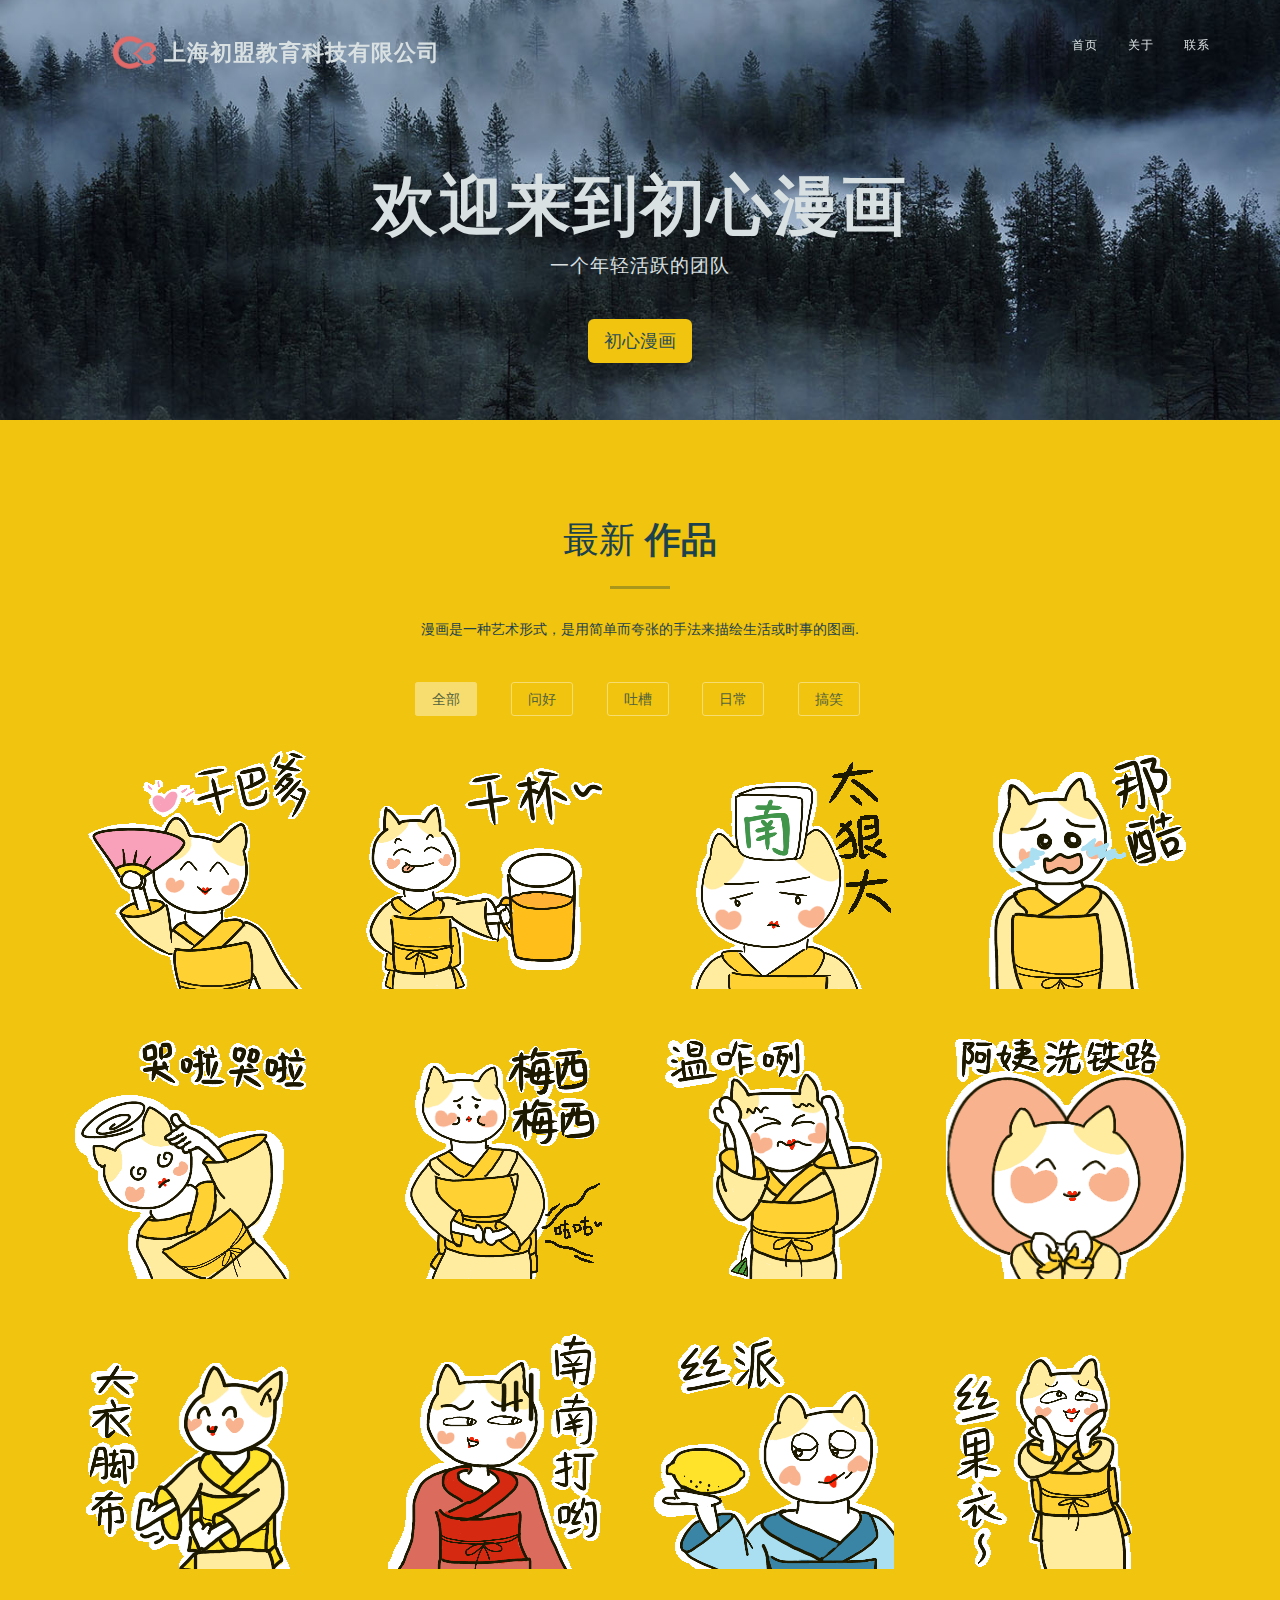
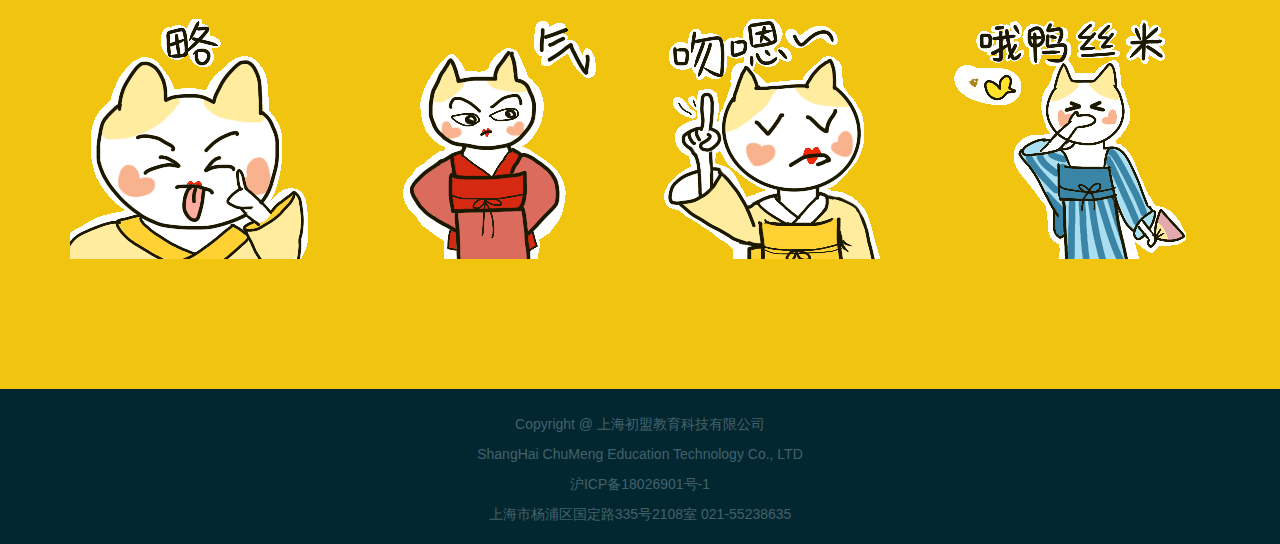
==== src/main/resources/static/index.html @ 5a6631bd "netarticle" ====
<!DOCTYPE html>
<html lang="en">
<head>
    <meta charset="utf-8" />
    <meta http-equiv="X-UA-Compatible" content="IE=edge" />
    <meta name="viewport" content="width=device-width, initial-scale=1" />
    <meta name="description" content="Free Responsive Html5 Templates">
    <meta name="author" content="">

    <title>多语漫画|首页 </title>

    <!-- Bootstrap Core CSS -->
    <link href="css/bootstrap.min.css" rel="stylesheet">

    <!-- Custom CSS -->
    <link rel="stylesheet" href="css/style.css">
	<link rel="stylesheet" type="text/css" href="css/animate.min.css">
	
	<!-- Custom Fonts -->
    <link href="font-awesome/css/font-awesome.min.css" rel="stylesheet" type="text/css">
	
    <!-- HTML5 Shim and Respond.js IE8 support of HTML5 elements and media queries -->
    <!-- WARNING: Respond.js doesn't work if you view the page via file:// -->
    <!--[if lt IE 9]>
        <script src="js/html5shiv.js"></script>
        <script src="js/respond.min.js"></script>
    <![endif]-->
</head>
<body>
	<!-- /////////////////////////////////////////Navigation -->
    <nav id="menu" class="navbar navbar-default navbar-fixed-top">
		<div class="container"> 
			<!-- Brand and toggle get grouped for better mobile display -->
			<div class="navbar-header" style="vertical-align: middle">
			  <button type="button" class="navbar-toggle collapsed" data-toggle="collapse" data-target="#bs-example-navbar-collapse-1"> <span class="sr-only">Toggle navigation</span> <span class="icon-bar"></span> <span class="icon-bar"></span> <span class="icon-bar"></span> </button>
<!--			  <a class="navbar-brand" href="index.html"><i class="fa fa-flag-checkered fa-flip-horizontal"></i> 上海初盟教育科技有限公司<strong></strong></a>-->
			  <img style="margin-right: -30px" width="120px" src="images/logo.png"/> <span style="font-size: 22px;color: #d9e0e2;font-weight: 700;letter-spacing: 1px;text-transform: uppercase">上海初盟教育科技有限公司</span>
			</div>
			<!-- Collect the nav links, forms, and other content for toggling -->
			<div class="collapse navbar-collapse" id="bs-example-navbar-collapse-1">
			  <ul class="nav navbar-nav navbar-right">
				<li><a href="index.html" class="page-scroll">首页</a></li>
				<li><a href="about.html" class="page-scroll">关于</a></li>
				<li><a href="contact.html" class="page-scroll">联系</a></li>
			  </ul>
			</div>
			<!-- /.navbar-collapse --> 
		</div>
		<!-- /.container-fluid --> 
	</nav>
	<!-- Navigation -->

	<!-- /////////////////////////////////////////Header -->
	<header class="text-center" name="home">
		<div class="intro-text">
			<h1 class="wow fadeInDown">欢迎来到<strong><span class="color">初心漫画</span></strong></h1>
			<p class="wow fadeInDown">一个年轻活跃的团队</p>
			<a href="#" class="btn btn-default btn-lg page-scroll wow fadeInUp" data-wow-delay="200ms">初心漫画</a>
		</div>
	</header>
	<!-- Header -->
	
	<!-- /////////////////////////////////////////Content -->
	<div id="page-content" class="index-page">	
		<!-- ////////////Content Box 01 -->
		<section id="" class="box-content box-style text-center">
			<div class="container">
				<div class="row heading wow fadeInDown">
					<div class="col-lg-12">
						<h2>最新 <strong>作品</strong></h2>
					  <hr>
					  <div class="clearfix"></div>
					  <p>漫画是一种艺术形式，是用简单而夸张的手法来描绘生活或时事的图画.</p>
					</div>
				</div>
				<div class="categories">
				  <ul class="cat">
					<li>
						<ol class="type list-inline">
							<li><a href="#" data-filter="*" class="active">全部</a></li>
							<li><a href="#" data-filter=".dubai">问好</a></li>
							<li><a href="#" data-filter=".maldives">吐槽</a></li>
							<li><a href="#" data-filter=".sapa">日常</a></li>
							<li><a href="#" data-filter=".paris">搞笑</a></li>
						</ol>
					</li>
				  </ul>
				  <div class="clearfix"></div>
				</div>
				
				<div class="row">
				  <div class="portfolio-items">
					<div class="col-sm-6 col-md-3 col-lg-3 paris">
					  <div class="portfolio-item wow fadeInUp" data-wow-delay="200ms">
						<div class="hover-bg"> <a href="#portfolioModal1" class="portfolio-link" data-toggle="modal">
						  <div class="hover-text">
							<h4>Project Title</h4>
							Web Design
							<div class="clearfix"></div>
							<i class="fa fa-plus"></i> </div>
						  <img src="images/01.gif.GIF" class="img-responsive" alt="Project Title"> </a>
						</div>
					  </div>
					</div>
					<div class="col-sm-6 col-md-3 col-lg-3 paris">
					  <div class="portfolio-item wow fadeInUp" data-wow-delay="400ms">
						<div class="hover-bg"> <a href="#portfolioModal2" class="portfolio-link" data-toggle="modal">
						  <div class="hover-text">
							<h4>Project Title</h4>
							App Development
							<div class="clearfix"></div>
							<i class="fa fa-plus"></i> </div>
						  <img src="images/02.gif.GIF" class="img-responsive" alt="Project Title"> </a> </div>
					  </div>
					</div>
					<div class="col-sm-6 col-md-3 col-lg-3 paris">
					  <div class="portfolio-item wow fadeInUp" data-wow-delay="600ms">
						<div class="hover-bg"> <a href="#portfolioModal3" class="portfolio-link" data-toggle="modal">
						  <div class="hover-text">
							<h4>Project Title</h4>
						   Web Design
							<div class="clearfix"></div>
							<i class="fa fa-plus"></i> </div>
						  <img src="images/03.gif.GIF" class="img-responsive" alt="Project Title"> </a> </div>
					  </div>
					</div>
					<div class="col-sm-6 col-md-3 col-lg-3 dubai">
					  <div class="portfolio-item wow fadeInUp" data-wow-delay="800ms">
						<div class="hover-bg"> <a href="#portfolioModal4" class="portfolio-link" data-toggle="modal">
						  <div class="hover-text">
							<h4>Project Title</h4>
							Web Design
							<div class="clearfix"></div>
							<i class="fa fa-plus"></i> </div>
						  <img src="images/04.gif.GIF" class="img-responsive" alt="Project Title"> </a> </div>
					  </div>
					</div>
					<div class="col-sm-6 col-md-3 col-lg-3 dubai">
					  <div class="portfolio-item wow fadeInUp" data-wow-delay="1000ms">
						<div class="hover-bg"> <a href="#portfolioModal5" class="portfolio-link" data-toggle="modal">
						  <div class="hover-text">
							<h4>Project Title</h4>
							App Development
							<div class="clearfix"></div>
							<i class="fa fa-plus"></i> </div>
						  <img src="images/05.gif.GIF" class="img-responsive" alt="Project Title"> </a> </div>
					  </div>
					</div>
					<div class="col-sm-6 col-md-3 col-lg-3 dubai">
					  <div class="portfolio-item wow fadeInUp" data-wow-delay="1200ms">
						<div class="hover-bg"> <a href="#portfolioModal6" class="portfolio-link" data-toggle="modal">
						  <div class="hover-text">
							<h4>Project Title</h4>
							Branding
							<div class="clearfix"></div>
							<i class="fa fa-plus"></i> </div>
						  <img src="images/06.gif.GIF" class="img-responsive" alt="Project Title"> </a> </div>
					  </div>
					</div>
					<div class="col-sm-6 col-md-3 col-lg-3 sapa">
					  <div class="portfolio-item wow fadeInUp" data-wow-delay="1400ms">
						<div class="hover-bg"> <a href="#portfolioModal7" class="portfolio-link" data-toggle="modal">
						  <div class="hover-text">
							<h4>Project Title</h4>
							App Development, Branding
							<div class="clearfix"></div>
							<i class="fa fa-plus"></i> </div>
						  <img src="images/07.gif.GIF" class="img-responsive" alt="Project Title"> </a> </div>
					  </div>
					</div>
					<div class="col-sm-6 col-md-3 col-lg-3 sapa">
					  <div class="portfolio-item wow fadeInUp" data-wow-delay="1600ms">
						<div class="hover-bg"> <a href="#portfolioModal8" class="portfolio-link" data-toggle="modal">
						  <div class="hover-text">
							<h4>Project Title</h4>
							Web Design
							<div class="clearfix"></div>
							<i class="fa fa-plus"></i> </div>
						  <img src="images/08.gif.GIF" class="img-responsive" alt="Project Title"> </a> </div>
					  </div>
					</div>
					<div class="col-sm-6 col-md-3 col-lg-3 paris">
					  <div class="portfolio-item wow fadeInUp" data-wow-delay="1800ms">
						<div class="hover-bg"> <a href="#portfolioModal9" class="portfolio-link" data-toggle="modal">
						  <div class="hover-text">
							<h4>Project Title</h4>
							Web Design
							<div class="clearfix"></div>
							<i class="fa fa-plus"></i> </div>
						  <img src="images/09.gif.GIF" class="img-responsive" alt="Project Title"> </a> </div>
					  </div>
					</div>
					<div class="col-sm-6 col-md-3 col-lg-3 maldives">
					  <div class="portfolio-item wow fadeInUp" data-wow-delay="2000ms">
						<div class="hover-bg"> <a href="#portfolioModal10" class="portfolio-link" data-toggle="modal">
						  <div class="hover-text">
							<h4>Project Title</h4>
							Web Design
							<div class="clearfix"></div>
							<i class="fa fa-plus"></i> </div>
						  <img src="images/10.gif.GIF" class="img-responsive" alt="Project Title"> </a> </div>
					  </div>
					</div>
					<div class="col-sm-6 col-md-3 col-lg-3 maldives">
					  <div class="portfolio-item wow fadeInUp" data-wow-delay="2200ms">
						<div class="hover-bg"> <a href="#portfolioModal11" class="portfolio-link" data-toggle="modal">
						  <div class="hover-text">
							<h4>Project Title</h4>
							Web Design
							<div class="clearfix"></div>
							<i class="fa fa-plus"></i> </div>
						  <img src="images/11.gif.GIF" class="img-responsive" alt="Project Title"> </a> </div>
					  </div>
					</div>
					<div class="col-sm-6 col-md-3 col-lg-3 maldives">
					  <div class="portfolio-item wow fadeInUp" data-wow-delay="2400ms">
						<div class="hover-bg"> <a href="#portfolioModal12" class="portfolio-link" data-toggle="modal">
						  <div class="hover-text">
							<h4>Project Title</h4>
							Web Design
							<div class="clearfix"></div>
							<i class="fa fa-plus"></i> </div>
						  <img src="images/12.gif.GIF" class="img-responsive" alt="Project Title"> </a> </div>
					  </div>
					</div>
					<div class="col-sm-6 col-md-3 col-lg-3 dubai">
					  <div class="portfolio-item wow fadeInUp" data-wow-delay="2600ms">
						<div class="hover-bg"> <a href="#portfolioModal13" class="portfolio-link" data-toggle="modal">
						  <div class="hover-text">
							<h4>Project Title</h4>
							Web Design
							<div class="clearfix"></div>
							<i class="fa fa-plus"></i> </div>
						  <img src="images/13.gif.GIF" class="img-responsive" alt="Project Title"> </a> </div>
					  </div>
					</div>
					<div class="col-sm-6 col-md-3 col-lg-3 paris">
					  <div class="portfolio-item wow fadeInUp" data-wow-delay="2800ms">
						<div class="hover-bg"> <a href="#portfolioModal14" class="portfolio-link" data-toggle="modal">
						  <div class="hover-text">
							<h4>Project Title</h4>
							Web Design
							<div class="clearfix"></div>
							<i class="fa fa-plus"></i> </div>
						  <img src="images/14.gif.GIF" class="img-responsive" alt="Project Title"> </a> </div>
					  </div>
					</div>
					<div class="col-sm-6 col-md-3 col-lg-3 maldives">
					  <div class="portfolio-item wow fadeInUp" data-wow-delay="2800ms">
						<div class="hover-bg"> <a href="#portfolioModal15" class="portfolio-link" data-toggle="modal">
						  <div class="hover-text">
							<h4>Project Title</h4>
							Web Design
							<div class="clearfix"></div>
							<i class="fa fa-plus"></i> </div>
						  <img src="images/15.gif.GIF" class="img-responsive" alt="Project Title"> </a> </div>
					  </div>
					</div>
					<div class="col-sm-6 col-md-3 col-lg-3 paris">
					  <div class="portfolio-item wow fadeInUp" data-wow-delay="3000ms">
						<div class="hover-bg"> <a href="#portfolioModal16" class="portfolio-link" data-toggle="modal">
						  <div class="hover-text">
							<h4>Project Title</h4>
							Web Design
							<div class="clearfix"></div>
							<i class="fa fa-plus"></i> </div>
						  <img src="images/16.gif.GIF" class="img-responsive" alt="Project Title"> </a> </div>
					  </div>
					</div>
				  </div>
				</div>
			</div>
		</section>
		
	</div>
	
	<!-- /////////////////////////////////////////Footer -->
	<footer>
		<div id="footer">
			<div class="container">
				<p>Copyright @ 上海初盟教育科技有限公司 </p>
				<p>ShangHai ChuMeng Education Technology Co., LTD </p>
				<p>沪ICP备18026901号-1 </p>
				<p>上海市杨浦区国定路335号2108室 021-55238635</p>
			</div>
		</div>
	</footer>
	<!-- Footer -->
	
	<!-- Portfolio Modals --> 
<!-- Use the modals below to showcase details about your portfolio projects! --> 

<!-- Portfolio Modal 1 -->
<div class="portfolio-modal modal fade" id="portfolioModal1" tabindex="-1" role="dialog" aria-hidden="true">
  <div class="modal-content">
    <div class="close-modal" data-dismiss="modal">
      <div class="lr">
        <div class="rl"> </div>
      </div>
    </div>
    <div class="container">
      <div class="row">
        <div class="col-lg-8 col-lg-offset-2">
          <div class="modal-body"> 
            <!-- Project Details Go Here -->
            <h2>Project Title</h2>
            <p class="item-intro">Lorem ipsum dolor sit amet consectetur.</p>
            <img class="img-responsive img-centered" src="images/01.gif.GIF" alt="">
            <p>Lorem ipsum dolor sit amet, sea essent iisque iudicabit te, pro no justo delicata inimicus, et oblique docendi laboramus eum. Ei minim fabulas pertinacia pro, graeco urbanitas reformidans quo id. Error congue tacimates ei vis, facer facete ius cu, audiam prodesset pri ut. Id semper fuisset vel, has dolorum menandri eu.</p>
            <ul class="list-inline">
              <li><strong>Client</strong>: John Doe</li>
              <li><strong>Category</strong>: Dubai</li>
            </ul>
            <button type="button" class="btn btn-primary" data-dismiss="modal"><i class="fa fa-times"></i> Close Project</button>
          </div>
        </div>
      </div>
    </div>
  </div>
</div>
<!-- Portfolio Modal 2 -->
<div class="portfolio-modal modal fade" id="portfolioModal2" tabindex="-1" role="dialog" aria-hidden="true">
  <div class="modal-content">
    <div class="close-modal" data-dismiss="modal">
      <div class="lr">
        <div class="rl"> </div>
      </div>
    </div>
    <div class="container">
      <div class="row">
        <div class="col-lg-8 col-lg-offset-2">
          <div class="modal-body"> 
            <!-- Project Details Go Here -->
            <h2>Project Title</h2>
            <p class="item-intro">Lorem ipsum dolor sit amet consectetur.</p>
            <img class="img-responsive img-centered" src="images/02-preview.jpg" alt="">
            <p>Lorem ipsum dolor sit amet, sea essent iisque iudicabit te, pro no justo delicata inimicus, et oblique docendi laboramus eum. Ei minim fabulas pertinacia pro, graeco urbanitas reformidans quo id. Error congue tacimates ei vis, facer facete ius cu, audiam prodesset pri ut. Id semper fuisset vel, has dolorum menandri eu.</p>
            <ul class="list-inline">
              <li><strong>Client</strong>: John Doe</li>
              <li><strong>Category</strong>: Web Design</li>
            </ul>
            <button type="button" class="btn btn-primary" data-dismiss="modal"><i class="fa fa-times"></i> Close Project</button>
          </div>
        </div>
      </div>
    </div>
  </div>
</div>
<div class="tlinks">Collect from <a href="http://www.cssmoban.com/"  title="网站模板">网站模板</a></div>
<!-- Portfolio Modal 3 -->
<div class="portfolio-modal modal fade" id="portfolioModal3" tabindex="-1" role="dialog" aria-hidden="true">
  <div class="modal-content">
    <div class="close-modal" data-dismiss="modal">
      <div class="lr">
        <div class="rl"> </div>
      </div>
    </div>
    <div class="container">
      <div class="row">
        <div class="col-lg-8 col-lg-offset-2">
          <div class="modal-body"> 
            <!-- Project Details Go Here -->
            <h2>Project Title</h2>
            <p class="item-intro">Lorem ipsum dolor sit amet consectetur.</p>
            <img class="img-responsive img-centered" src="images/03-preview.jpg" alt="">
            <p>Lorem ipsum dolor sit amet, sea essent iisque iudicabit te, pro no justo delicata inimicus, et oblique docendi laboramus eum. Ei minim fabulas pertinacia pro, graeco urbanitas reformidans quo id. Error congue tacimates ei vis, facer facete ius cu, audiam prodesset pri ut. Id semper fuisset vel, has dolorum menandri eu.</p>
            <ul class="list-inline">
              <li><strong>Client</strong>: John Doe</li>
              <li><strong>Category</strong>: Web Design</li>
            </ul>
            <button type="button" class="btn btn-primary" data-dismiss="modal"><i class="fa fa-times"></i> Close Project</button>
          </div>
        </div>
      </div>
    </div>
  </div>
</div>
<!-- Portfolio Modal 4 -->
<div class="portfolio-modal modal fade" id="portfolioModal4" tabindex="-1" role="dialog" aria-hidden="true">
  <div class="modal-content">
    <div class="close-modal" data-dismiss="modal">
      <div class="lr">
        <div class="rl"> </div>
      </div>
    </div>
    <div class="container">
      <div class="row">
        <div class="col-lg-8 col-lg-offset-2">
          <div class="modal-body"> 
            <!-- Project Details Go Here -->
            <h2>Project Title</h2>
            <p class="item-intro">Lorem ipsum dolor sit amet consectetur.</p>
            <img class="img-responsive img-centered" src="images/04-preview.jpg" alt="">
            <p>Lorem ipsum dolor sit amet, sea essent iisque iudicabit te, pro no justo delicata inimicus, et oblique docendi laboramus eum. Ei minim fabulas pertinacia pro, graeco urbanitas reformidans quo id. Error congue tacimates ei vis, facer facete ius cu, audiam prodesset pri ut. Id semper fuisset vel, has dolorum menandri eu.</p>
            <ul class="list-inline">
              <li><strong>Client</strong>: John Doe</li>
              <li><strong>Category</strong>: Web Design</li>
            </ul>
            <button type="button" class="btn btn-primary" data-dismiss="modal"><i class="fa fa-times"></i> Close Project</button>
          </div>
        </div>
      </div>
    </div>
  </div>
</div>
<!-- Portfolio Modal 5 -->
<div class="portfolio-modal modal fade" id="portfolioModal5" tabindex="-1" role="dialog" aria-hidden="true">
  <div class="modal-content">
    <div class="close-modal" data-dismiss="modal">
      <div class="lr">
        <div class="rl"> </div>
      </div>
    </div>
    <div class="container">
      <div class="row">
        <div class="col-lg-8 col-lg-offset-2">
          <div class="modal-body"> 
            <!-- Project Details Go Here -->
            <h2>Project Title</h2>
            <p class="item-intro">Lorem ipsum dolor sit amet consectetur.</p>
            <img class="img-responsive img-centered" src="images/05-preview.jpg" alt="">
            <p>Lorem ipsum dolor sit amet, sea essent iisque iudicabit te, pro no justo delicata inimicus, et oblique docendi laboramus eum. Ei minim fabulas pertinacia pro, graeco urbanitas reformidans quo id. Error congue tacimates ei vis, facer facete ius cu, audiam prodesset pri ut. Id semper fuisset vel, has dolorum menandri eu.</p>
            <ul class="list-inline">
              <li><strong>Client</strong>: John Doe</li>
              <li><strong>Category</strong>: Web Design</li>
            </ul>
            <button type="button" class="btn btn-primary" data-dismiss="modal"><i class="fa fa-times"></i> Close Project</button>
          </div>
        </div>
      </div>
    </div>
  </div>
</div>
<!-- Portfolio Modal 6 -->
<div class="portfolio-modal modal fade" id="portfolioModal6" tabindex="-1" role="dialog" aria-hidden="true">
  <div class="modal-content">
    <div class="close-modal" data-dismiss="modal">
      <div class="lr">
        <div class="rl"> </div>
      </div>
    </div>
    <div class="container">
      <div class="row">
        <div class="col-lg-8 col-lg-offset-2">
          <div class="modal-body"> 
            <!-- Project Details Go Here -->
            <h2>Project Title</h2>
            <p class="item-intro">Lorem ipsum dolor sit amet consectetur.</p>
            <img class="img-responsive img-centered" src="images/06-preview.jpg" alt="">
            <p>Lorem ipsum dolor sit amet, sea essent iisque iudicabit te, pro no justo delicata inimicus, et oblique docendi laboramus eum. Ei minim fabulas pertinacia pro, graeco urbanitas reformidans quo id. Error congue tacimates ei vis, facer facete ius cu, audiam prodesset pri ut. Id semper fuisset vel, has dolorum menandri eu.</p>
            <ul class="list-inline">
              <li><strong>Client</strong>: John Doe</li>
              <li><strong>Category</strong>: Web Design</li>
            </ul>
            <button type="button" class="btn btn-primary" data-dismiss="modal"><i class="fa fa-times"></i> Close Project</button>
          </div>
        </div>
      </div>
    </div>
  </div>
</div>
<!-- Portfolio Modal 7 -->
<div class="portfolio-modal modal fade" id="portfolioModal7" tabindex="-1" role="dialog" aria-hidden="true">
  <div class="modal-content">
    <div class="close-modal" data-dismiss="modal">
      <div class="lr">
        <div class="rl"> </div>
      </div>
    </div>
    <div class="container">
      <div class="row">
        <div class="col-lg-8 col-lg-offset-2">
          <div class="modal-body"> 
            <!-- Project Details Go Here -->
            <h2>Project Title</h2>
            <p class="item-intro">Lorem ipsum dolor sit amet consectetur.</p>
            <img class="img-responsive img-centered" src="images/07-preview.jpg" alt="">
            <p>Lorem ipsum dolor sit amet, sea essent iisque iudicabit te, pro no justo delicata inimicus, et oblique docendi laboramus eum. Ei minim fabulas pertinacia pro, graeco urbanitas reformidans quo id. Error congue tacimates ei vis, facer facete ius cu, audiam prodesset pri ut. Id semper fuisset vel, has dolorum menandri eu.</p>
            <ul class="list-inline">
              <li><strong>Client</strong>: John Doe</li>
              <li><strong>Category</strong>: Web Design</li>
            </ul>
            <button type="button" class="btn btn-primary" data-dismiss="modal"><i class="fa fa-times"></i> Close Project</button>
          </div>
        </div>
      </div>
    </div>
  </div>
</div>
<!-- Portfolio Modal 8 -->
<div class="portfolio-modal modal fade" id="portfolioModal8" tabindex="-1" role="dialog" aria-hidden="true">
  <div class="modal-content">
    <div class="close-modal" data-dismiss="modal">
      <div class="lr">
        <div class="rl"> </div>
      </div>
    </div>
    <div class="container">
      <div class="row">
        <div class="col-lg-8 col-lg-offset-2">
          <div class="modal-body"> 
            <!-- Project Details Go Here -->
            <h2>Project Title</h2>
            <p class="item-intro">Lorem ipsum dolor sit amet consectetur.</p>
            <img class="img-responsive img-centered" src="images/08-preview.jpg" alt="">
            <p>Lorem ipsum dolor sit amet, sea essent iisque iudicabit te, pro no justo delicata inimicus, et oblique docendi laboramus eum. Ei minim fabulas pertinacia pro, graeco urbanitas reformidans quo id. Error congue tacimates ei vis, facer facete ius cu, audiam prodesset pri ut. Id semper fuisset vel, has dolorum menandri eu.</p>
            <ul class="list-inline">
              <li><strong>Client</strong>: John Doe</li>
              <li><strong>Category</strong>: Web Design</li>
            </ul>
            <button type="button" class="btn btn-primary" data-dismiss="modal"><i class="fa fa-times"></i> Close Project</button>
          </div>
        </div>
      </div>
    </div>
  </div>
</div>
<!-- Portfolio Modal 9 -->
<div class="portfolio-modal modal fade" id="portfolioModal9" tabindex="-1" role="dialog" aria-hidden="true">
  <div class="modal-content">
    <div class="close-modal" data-dismiss="modal">
      <div class="lr">
        <div class="rl"> </div>
      </div>
    </div>
    <div class="container">
      <div class="row">
        <div class="col-lg-8 col-lg-offset-2">
          <div class="modal-body"> 
            <!-- Project Details Go Here -->
            <h2>Project Title</h2>
            <p class="item-intro">Lorem ipsum dolor sit amet consectetur.</p>
            <img class="img-responsive img-centered" src="images/09-preview.jpg" alt="">
            <p>Lorem ipsum dolor sit amet, sea essent iisque iudicabit te, pro no justo delicata inimicus, et oblique docendi laboramus eum. Ei minim fabulas pertinacia pro, graeco urbanitas reformidans quo id. Error congue tacimates ei vis, facer facete ius cu, audiam prodesset pri ut. Id semper fuisset vel, has dolorum menandri eu.</p>
            <ul class="list-inline">
              <li><strong>Client</strong>: John Doe</li>
              <li><strong>Category</strong>: Web Design</li>
            </ul>
            <button type="button" class="btn btn-primary" data-dismiss="modal"><i class="fa fa-times"></i> Close Project</button>
          </div>
        </div>
      </div>
    </div>
  </div>
</div>
<!-- Portfolio Modal 10 -->
<div class="portfolio-modal modal fade" id="portfolioModal10" tabindex="-1" role="dialog" aria-hidden="true">
  <div class="modal-content">
    <div class="close-modal" data-dismiss="modal">
      <div class="lr">
        <div class="rl"> </div>
      </div>
    </div>
    <div class="container">
      <div class="row">
        <div class="col-lg-8 col-lg-offset-2">
          <div class="modal-body"> 
            <!-- Project Details Go Here -->
            <h2>Project Title</h2>
            <p class="item-intro">Lorem ipsum dolor sit amet consectetur.</p>
            <img class="img-responsive img-centered" src="images/10-preview.jpg" alt="">
            <p>Lorem ipsum dolor sit amet, sea essent iisque iudicabit te, pro no justo delicata inimicus, et oblique docendi laboramus eum. Ei minim fabulas pertinacia pro, graeco urbanitas reformidans quo id. Error congue tacimates ei vis, facer facete ius cu, audiam prodesset pri ut. Id semper fuisset vel, has dolorum menandri eu.</p>
            <ul class="list-inline">
              <li><strong>Client</strong>: John Doe</li>
              <li><strong>Category</strong>: Web Design</li>
            </ul>
            <button type="button" class="btn btn-primary" data-dismiss="modal"><i class="fa fa-times"></i> Close Project</button>
          </div>
        </div>
      </div>
    </div>
  </div>
</div>
<!-- Portfolio Modal 11 -->
<div class="portfolio-modal modal fade" id="portfolioModal11" tabindex="-1" role="dialog" aria-hidden="true">
  <div class="modal-content">
    <div class="close-modal" data-dismiss="modal">
      <div class="lr">
        <div class="rl"> </div>
      </div>
    </div>
    <div class="container">
      <div class="row">
        <div class="col-lg-8 col-lg-offset-2">
          <div class="modal-body"> 
            <!-- Project Details Go Here -->
            <h2>Project Title</h2>
            <p class="item-intro">Lorem ipsum dolor sit amet consectetur.</p>
            <img class="img-responsive img-centered" src="images/11-preview.jpg" alt="">
            <p>Lorem ipsum dolor sit amet, sea essent iisque iudicabit te, pro no justo delicata inimicus, et oblique docendi laboramus eum. Ei minim fabulas pertinacia pro, graeco urbanitas reformidans quo id. Error congue tacimates ei vis, facer facete ius cu, audiam prodesset pri ut. Id semper fuisset vel, has dolorum menandri eu.</p>
            <ul class="list-inline">
              <li><strong>Client</strong>: John Doe</li>
              <li><strong>Category</strong>: Web Design</li>
            </ul>
            <button type="button" class="btn btn-primary" data-dismiss="modal"><i class="fa fa-times"></i> Close Project</button>
          </div>
        </div>
      </div>
    </div>
  </div>
</div>
<!-- Portfolio Modal 12 -->
<div class="portfolio-modal modal fade" id="portfolioModal12" tabindex="-1" role="dialog" aria-hidden="true">
  <div class="modal-content">
    <div class="close-modal" data-dismiss="modal">
      <div class="lr">
        <div class="rl"> </div>
      </div>
    </div>
    <div class="container">
      <div class="row">
        <div class="col-lg-8 col-lg-offset-2">
          <div class="modal-body"> 
            <!-- Project Details Go Here -->
            <h2>Project Title</h2>
            <p class="item-intro">Lorem ipsum dolor sit amet consectetur.</p>
            <img class="img-responsive img-centered" src="images/12-preview.jpg" alt="">
            <p>Lorem ipsum dolor sit amet, sea essent iisque iudicabit te, pro no justo delicata inimicus, et oblique docendi laboramus eum. Ei minim fabulas pertinacia pro, graeco urbanitas reformidans quo id. Error congue tacimates ei vis, facer facete ius cu, audiam prodesset pri ut. Id semper fuisset vel, has dolorum menandri eu.</p>
            <ul class="list-inline">
              <li><strong>Client</strong>: John Doe</li>
              <li><strong>Category</strong>: Web Design</li>
            </ul>
            <button type="button" class="btn btn-primary" data-dismiss="modal"><i class="fa fa-times"></i> Close Project</button>
          </div>
        </div>
      </div>
    </div>
  </div>
</div>
<!-- Portfolio Modal 13 -->
<div class="portfolio-modal modal fade" id="portfolioModal13" tabindex="-1" role="dialog" aria-hidden="true">
  <div class="modal-content">
    <div class="close-modal" data-dismiss="modal">
      <div class="lr">
        <div class="rl"> </div>
      </div>
    </div>
    <div class="container">
      <div class="row">
        <div class="col-lg-8 col-lg-offset-2">
          <div class="modal-body"> 
            <!-- Project Details Go Here -->
            <h2>Project Title</h2>
            <p class="item-intro">Lorem ipsum dolor sit amet consectetur.</p>
            <img class="img-responsive img-centered" src="images/13-preview.jpg" alt="">
            <p>Lorem ipsum dolor sit amet, sea essent iisque iudicabit te, pro no justo delicata inimicus, et oblique docendi laboramus eum. Ei minim fabulas pertinacia pro, graeco urbanitas reformidans quo id. Error congue tacimates ei vis, facer facete ius cu, audiam prodesset pri ut. Id semper fuisset vel, has dolorum menandri eu.</p>
            <ul class="list-inline">
              <li><strong>Client</strong>: John Doe</li>
              <li><strong>Category</strong>: Web Design</li>
            </ul>
            <button type="button" class="btn btn-primary" data-dismiss="modal"><i class="fa fa-times"></i> Close Project</button>
          </div>
        </div>
      </div>
    </div>
  </div>
</div>
<!-- Portfolio Modal 14 -->
<div class="portfolio-modal modal fade" id="portfolioModal14" tabindex="-1" role="dialog" aria-hidden="true">
  <div class="modal-content">
    <div class="close-modal" data-dismiss="modal">
      <div class="lr">
        <div class="rl"> </div>
      </div>
    </div>
    <div class="container">
      <div class="row">
        <div class="col-lg-8 col-lg-offset-2">
          <div class="modal-body"> 
            <!-- Project Details Go Here -->
            <h2>Project Title</h2>
            <p class="item-intro">Lorem ipsum dolor sit amet consectetur.</p>
            <img class="img-responsive img-centered" src="images/14-preview.jpg" alt="">
            <p>Lorem ipsum dolor sit amet, sea essent iisque iudicabit te, pro no justo delicata inimicus, et oblique docendi laboramus eum. Ei minim fabulas pertinacia pro, graeco urbanitas reformidans quo id. Error congue tacimates ei vis, facer facete ius cu, audiam prodesset pri ut. Id semper fuisset vel, has dolorum menandri eu.</p>
            <ul class="list-inline">
              <li><strong>Client</strong>: John Doe</li>
              <li><strong>Category</strong>: Web Design</li>
            </ul>
            <button type="button" class="btn btn-primary" data-dismiss="modal"><i class="fa fa-times"></i> Close Project</button>
          </div>
        </div>
      </div>
    </div>
  </div>
</div>
<!-- Portfolio Modal 15 -->
<div class="portfolio-modal modal fade" id="portfolioModal15" tabindex="-1" role="dialog" aria-hidden="true">
  <div class="modal-content">
    <div class="close-modal" data-dismiss="modal">
      <div class="lr">
        <div class="rl"> </div>
      </div>
    </div>
    <div class="container">
      <div class="row">
        <div class="col-lg-8 col-lg-offset-2">
          <div class="modal-body"> 
            <!-- Project Details Go Here -->
            <h2>Project Title</h2>
            <p class="item-intro">Lorem ipsum dolor sit amet consectetur.</p>
            <img class="img-responsive img-centered" src="images/15-preview.jpg" alt="">
            <p>Lorem ipsum dolor sit amet, sea essent iisque iudicabit te, pro no justo delicata inimicus, et oblique docendi laboramus eum. Ei minim fabulas pertinacia pro, graeco urbanitas reformidans quo id. Error congue tacimates ei vis, facer facete ius cu, audiam prodesset pri ut. Id semper fuisset vel, has dolorum menandri eu.</p>
            <ul class="list-inline">
              <li><strong>Client</strong>: John Doe</li>
              <li><strong>Category</strong>: Web Design</li>
            </ul>
            <button type="button" class="btn btn-primary" data-dismiss="modal"><i class="fa fa-times"></i> Close Project</button>
          </div>
        </div>
      </div>
    </div>
  </div>
</div>
<!-- Portfolio Modal 16 -->
<div class="portfolio-modal modal fade" id="portfolioModal16" tabindex="-1" role="dialog" aria-hidden="true">
  <div class="modal-content">
    <div class="close-modal" data-dismiss="modal">
      <div class="lr">
        <div class="rl"> </div>
      </div>
    </div>
    <div class="container">
      <div class="row">
        <div class="col-lg-8 col-lg-offset-2">
          <div class="modal-body"> 
            <!-- Project Details Go Here -->
            <h2>Project Title</h2>
            <p class="item-intro">Lorem ipsum dolor sit amet consectetur.</p>
            <img class="img-responsive img-centered" src="images/16-preview.jpg" alt="">
            <p>Lorem ipsum dolor sit amet, sea essent iisque iudicabit te, pro no justo delicata inimicus, et oblique docendi laboramus eum. Ei minim fabulas pertinacia pro, graeco urbanitas reformidans quo id. Error congue tacimates ei vis, facer facete ius cu, audiam prodesset pri ut. Id semper fuisset vel, has dolorum menandri eu.</p>
            <ul class="list-inline">
              <li><strong>Client</strong>: John Doe</li>
              <li><strong>Category</strong>: Web Design</li>
            </ul>
            <button type="button" class="btn btn-primary" data-dismiss="modal"><i class="fa fa-times"></i> Close Project</button>
          </div>
        </div>
      </div>
    </div>
  </div>
</div>
	
<!-- jQuery (necessary for Bootstrap's JavaScript plugins) --> 
<script type="text/javascript" src="js/jquery-2.1.1.js"></script> 
<!-- Include all compiled plugins (below), or include individual files as needed --> 
<script type="text/javascript" src="js/bootstrap.min.js"></script> 
<script type="text/javascript" src="js/SmoothScroll.js"></script> 
<script type="text/javascript" src="js/wow.min.js"></script> 
<script type="text/javascript" src="js/jquery.isotope.js"></script> 
<script type="text/javascript" src="js/main.js"></script>

</body>
</html>
---- src/main/resources/static/css/style.css ----
@import url(http://fonts.googleapis.com/css?family=Rock+Salt);
 @import url(http://fonts.googleapis.com/css?family=Dancing+Script);
 /* ---------------------------------------------------------------------------- */
/* ------------------------------------Html-Body------------------------------- */
/* ---------------------------------------------------------------------------- */
html, body {width:100%; padding:0; margin:0;}
body {color: #1c424d;font-family: "Roboto Slab","Helvetica Neue",Helvetica,Arial,sans-serif;}

/* ---------------------------------------------------------------------------- */
/* ---------------------------------------------------------------------------- */
/* ---------------------------------------------------------------------------- */
html { -webkit-text-size-adjust: none;}
.video embed,.video object,.video iframe { width: 100%;  height: auto;}
img{max-width:100%;	height: auto;width: auto\9; /* ie8 */}

a {color: #79b6e4;-webkit-transition: all .2s ease-in-out;-moz-transition: all .2s ease-in-out;transition: all .2s ease-in-out;}
a:hover, a:focus {
	text-decoration: none;
	color: #f1c40f;
}

h1 {font-weight: 700;}
h1 strong {font-weight: 900;}
h2 {font-size: 36px;margin: 0;}
h3 {font-size: 16px;font-weight: 700;}
h5 {text-transform: uppercase;font-weight: 700;line-height: 20px;}

h1,
h2,
h3,
h4,
h5,
h6 {text-transform: uppercase;font-family: Montserrat,"Helvetica Neue",Helvetica,Arial,sans-serif;font-weight: 700;}

ul, ol {list-style: none;}

input:not([type]), input[type="color"], input[type="email"], input[type="number"], input[type="password"], input[type="tel"], input[type="url"], input[type="text"], input[type="search"], textarea, .form-control, select {
    border-radius: 0 0 0 0;
    box-shadow: none;
    color: #333;
    display: block;
    font-size: 15px;
    font-weight: normal;
    height: 40px;
    line-height: 1.2;
    margin: 10px 0;
    outline: medium none;
    padding: 7px 10px 4px;
    transition: border-color 0.2s ease-in-out 0s, color 0.2s ease-in-out 0s;
    width: 100%;
	background-color: transparent;
    border: 2px solid #444444;
}

.img-centered {margin: 0 auto;}
.tlinks{text-indent:-9999px;height:0;line-height:0;font-size:0;overflow:hidden;}
.clear{content: "\0020"; display: block; height: 0; clear: both; visibility: hidden; }
.clearfix:after, .clearfix:before{clear: both; content: '\0020'; display: block; visibility: hidden; width: 0; height: 0;}

/* --Line-- */
hr {height: 3px;width: 60px;position: relative;background: #626a29;border: 0;margin-bottom: 30px;}


/* ---------------------------------------------------------------------------- */
/* ---------------------------------Header+Nav--------------------------------- */
/* ---------------------------------------------------------------------------- */
#menu {padding: 20px;transition: all 0.8s;}
#menu.navbar-default {background-color: rgba(248, 248, 248, 0);border: none;}
#menu a.navbar-brand {text-transform: uppercase;font-size: 22px;color: #d9e0e2;font-weight: 700;letter-spacing: 1px;}
#menu a.navbar-brand i.fa {color: #f3ca27;}
#menu.navbar-default .navbar-nav > li > a {text-transform: uppercase;color: #d9e0e2;font-size: 12px;letter-spacing: 1px;}
#menu.navbar-default .navbar-nav > li > a:hover {color: #f3ca27;}
.on {background-color: #032731 !important;padding: 0 !important;}

.navbar-default .navbar-nav > .active > a, 
.navbar-default .navbar-nav > .active > a:hover, 
.navbar-default .navbar-nav > .active > a:focus {color: #f3ca27 !important;background-color: transparent;}
.navbar-toggle {border-radius: 0;}

.navbar-default .navbar-toggle:hover, 
.navbar-default .navbar-toggle:focus {background-color: #f3ca27;border: none;}
.navbar-default .navbar-toggle:hover>.icon-bar {background-color: #FFF;}

/* Home Style */
header {background: url(../images/header-bg.jpg) no-repeat center center;background-size: cover;color: #d9e0e2;position: relative;height: 420px;}
header p {color: #d9e0e2;font-size: 19px;margin-bottom: 40px;text-transform: uppercase;letter-spacing: 1px;}
.intro-text {position: relative;padding-top: 150px;padding-right: 0;padding-left: 0;padding-bottom: 50px;}
.intro-text h1 {font-size: 65px;text-transform: uppercase;color: #d9e0e2;letter-spacing: 2px;}	

/* ---------------------------------------------------------------------------- */
/* -------------------------------------Content-------------------------------- */
/* ---------------------------------------------------------------------------- */
#page-content{}
#page-content.index-page {}

/* ---HomePage--- */
.box-content,
article {padding: 100px 0;}
.heading{padding: 20px 0 30px;}
.heading h2{font-weight: 400;margin-bottom: 26px;}

.box-content.box-style {}
.box-content.box-style{padding: 80px 0;background: #F1C40F;}
.box-content.box-style i.fa {font-size: 30px;padding: 5px;color: #f1c40f;}
.box-content.box-style hr {background: #a9971c;}

/* ---------------------------------------------------------------------------- */
/* ------------------------------Welcome(box-1)------------------------------- */
/* ---------------------------------------------------------------------------- */

.categories {padding-bottom: 30px;text-align: center;}

ul.cat{margin: 0;padding: 0;}
ul.cat li {display: inline-block;}
ol.type li {margin: 10px 0 10px 20px;}
ol.type li:first-child {margin-left: 0;}
ol.type li a {color: #51633d;border: 1px solid #f7dc6f;padding: 8px 16px;border-radius: 3px;}
ol.type li a.active {background: #f7dc6f;}
ol.type li a:hover {background: #f7dc6f;}

.isotope-item {z-index: 2}
.isotope-hidden.isotope-item {z-index: 1}
.isotope, .isotope .isotope-item {-webkit-transition-duration: 0.8s;-moz-transition-duration: 0.8s;transition-duration: 0.8s;}
.isotope-item {margin-right: -1px;-webkit-backface-visibility: hidden;backface-visibility: hidden;}
.isotope {-webkit-backface-visibility: hidden;backface-visibility: hidden;-webkit-transition-property: height, width;-moz-transition-property: height, width;transition-property: height, width;}
.isotope .isotope-item {-webkit-backface-visibility: hidden;backface-visibility: hidden;-webkit-transition-property: -webkit-transform, opacity;-moz-transition-property: -moz-transform, opacity;transition-property: transform, opacity;}


.hover-bg .hover-text {position: absolute;text-align: center;margin: 0 auto;color: #c0cbce;background: rgba(3, 46, 58, 0.8);padding: 25% 0;height: 100%;width: 100%;opacity: 0;transition: all 0.5s;}
.hover-bg .hover-text>h4 {opacity: 0;-webkit-transform: translateY(100%);transform: translateY(100%);transition: all 0.3s;font-size: 20px;}
.hover-bg:hover .hover-text>h4 {opacity: 1;-webkit-backface-visibility: hidden;-webkit-transform: translateY(0);transform: translateY(0);}
.hover-bg .hover-text>i {opacity: 0;-webkit-transform: translateY(0);transform: translateY(0);transition: all 0.3s;}
.hover-bg:hover .hover-text>i {opacity: 1;-webkit-backface-visibility: hidden;-webkit-transform: translateY(100%);transform: translateY(100%);}
.hover-bg:hover .hover-text {opacity: 1;}
.portfolio-modal .modal-content {padding: 100px 0;min-height: 100%;border: 0;border-radius: 0;text-align: center;background-clip: border-box;-webkit-box-shadow: none;box-shadow: none;background: #f1c40f;}
.portfolio-item {margin-bottom: 30px;}
.portfolio-item .hover-bg {height: 260px;overflow: hidden;position: relative;}
.portfolio-modal .modal-content h2 {margin-bottom: 15px;font-size: 2.5em;}
.portfolio-modal .modal-content p {margin-bottom: 30px;}
.portfolio-modal .modal-content p.item-intro {margin: 10px 0 30px;font-size: 14px;font-style: italic;}
.portfolio-modal .modal-content ul.list-inline {margin-top: 0;margin-bottom: 30px;}
.portfolio-modal .modal-content img {margin-bottom: 30px;}
.portfolio-modal .close-modal {position: absolute;top: 25px;right: 25px;width: 75px;height: 75px;background-color: transparent;cursor: pointer;}
.portfolio-modal .close-modal:hover {opacity: .3;}
.portfolio-modal .close-modal .lr {z-index: 1051;width: 1px;height: 75px;margin-left: 35px;background-color: #222;-webkit-transform: rotate(45deg);-ms-transform: rotate(45deg);transform: rotate(45deg);}
.portfolio-modal .close-modal .lr .rl {z-index: 1052;width: 1px;height: 75px;background-color: #222;-webkit-transform: rotate(90deg);-ms-transform: rotate(90deg);transform: rotate(90deg);}
.portfolio-modal .btn-primary {color: #a7b6ba;background-color: #1d434e;border-color: #1d434e;}
.portfolio-modal .btn-primary:hover, 
.portfolio-modal .btn-primary:focus, 
.portfolio-modal .btn-primary.focus, 
.portfolio-modal .btn-primary:active, 
.portfolio-modal .btn-primary.active {color: #a7b6ba;background-color: #032e3a;border-color: #032e3a;}

/* ----------------- */
/* ---MainContent--- */
#main-content {background: #fff;}

article{padding: 70px 0 70px;}
article:after, article:before{clear: both; content: '\0020'; display: block; visibility: hidden; width: 0; height: 0;}
article img{max-height: 400px;width: 100%; border: none;}
article .art-header{}
article .art-content{padding: 40px ;}
article .art-content blockquote {border-left: 3px solid #1c7791;font-size: 18px;margin: 0 50px;font-style: italic;color: #666;padding-left: 20px;}
article .art-content ol {float: left;text-align: justify;margin: 10px 50px;font-size: 16px;list-style-type: circle;}

article .entry-title {margin: 0 0 20px;text-align: center;}
article  h1.entry-title{line-height: 1.2;font-size: 38px;}
article h2{line-height: 1.1;font-size: 20px;margin: 0;}
article .info a{ color: #BE0A0A;}
article .info a:hover{ text-decoration: underline;}
/* ---------------------------------------------------------------------------- */
/* -------------------------------------Footer--------------------------------- */
/* ---------------------------------------------------------------------------- */
#footer {background: #032731;padding: 15px 0 10px 0;color: #42626b;text-align: center;}
#footer p {margin-top: 10px;}

/* ---------------------------------------------------------------------------- */
/* ------------------------------------Button---------------------------------- */
/* ---------------------------------------------------------------------------- */
.btn:active,
.btn.active {background-image: none;outline: 0;-webkit-box-shadow: none;box-shadow: none;}

a:focus, 
.btn:focus, 
.btn:active:focus, 
.btn.active:focus, 
.btn.focus, 
.btn:active.focus, 
.btn.active.focus {outline: none;outline-offset: none;}

.btn-default {color: #294d57;font-family: 'Open Sans', sans-serif;background-color: #f1c40f;border: 0;margin: 0 8px;font-size: 18px;transition: all 0.5s;}
.btn-default:hover, 
.btn-default:focus, 
.btn-default.focus, 
.btn-default:active, 
.btn-default.active {background-color: #c1a618;}

/* ---------------------------------------------------------------------------- */
/* -------------------------------------Contact-------------------------------- */
/* ---------------------------------------------------------------------------- */
#contact_form {padding:25px;}

#ff label {cursor:pointer;margin:px 0;display:block;font-weight:bold;}
#ff input {display:block;width:100%;color:#000;padding:10px;margin: 5px 0 25px 0;}
#ff textarea {display:block;width:100%;height:180px;background-color:#fff; color:#000;padding:10px;margin: 5px 0 25px 0;}

#ff .sendButton {border: none;cursor:pointer;background-color: #000;-webkit-border-radius:3px;-moz-border-radius:3px;border-radius:3px;;width:100px;color:#ffffff;}
#ff .sendButton:hover {background-color: #333;}

/* ---------------------------------------------------------------------------- */
/* --------------------------------Google-Map---------------------------------- */
/* ---------------------------------------------------------------------------- */
.maps iframe{
    pointer-events: none;
}

/* ---------------------------------------------------------------------------- */
/* --------------------------------Responsive---------------------------------- */
/* ---------------------------------------------------------------------------- */
@media (max-width: 768px) {
	.content {
		padding: 40% 0 0;
	}
	header p {font-size: 15px;margin-bottom: 30px;}
.intro-text {position: relative;padding-top: 120px;padding-bottom: 40px;}
.intro-text h1 {font-size: 45px;}	
}

@media (max-width: 603px) {
	#menu.navbar-default {
		background-color: rgba(0, 0, 0, 0.7);
	}
	.hover-bg .hover-text {
		padding: 12% 10%;
	}
}

@media (max-width: 360px) {
	.hover-bg .hover-text {
		padding: 22% 10%;
	}
}
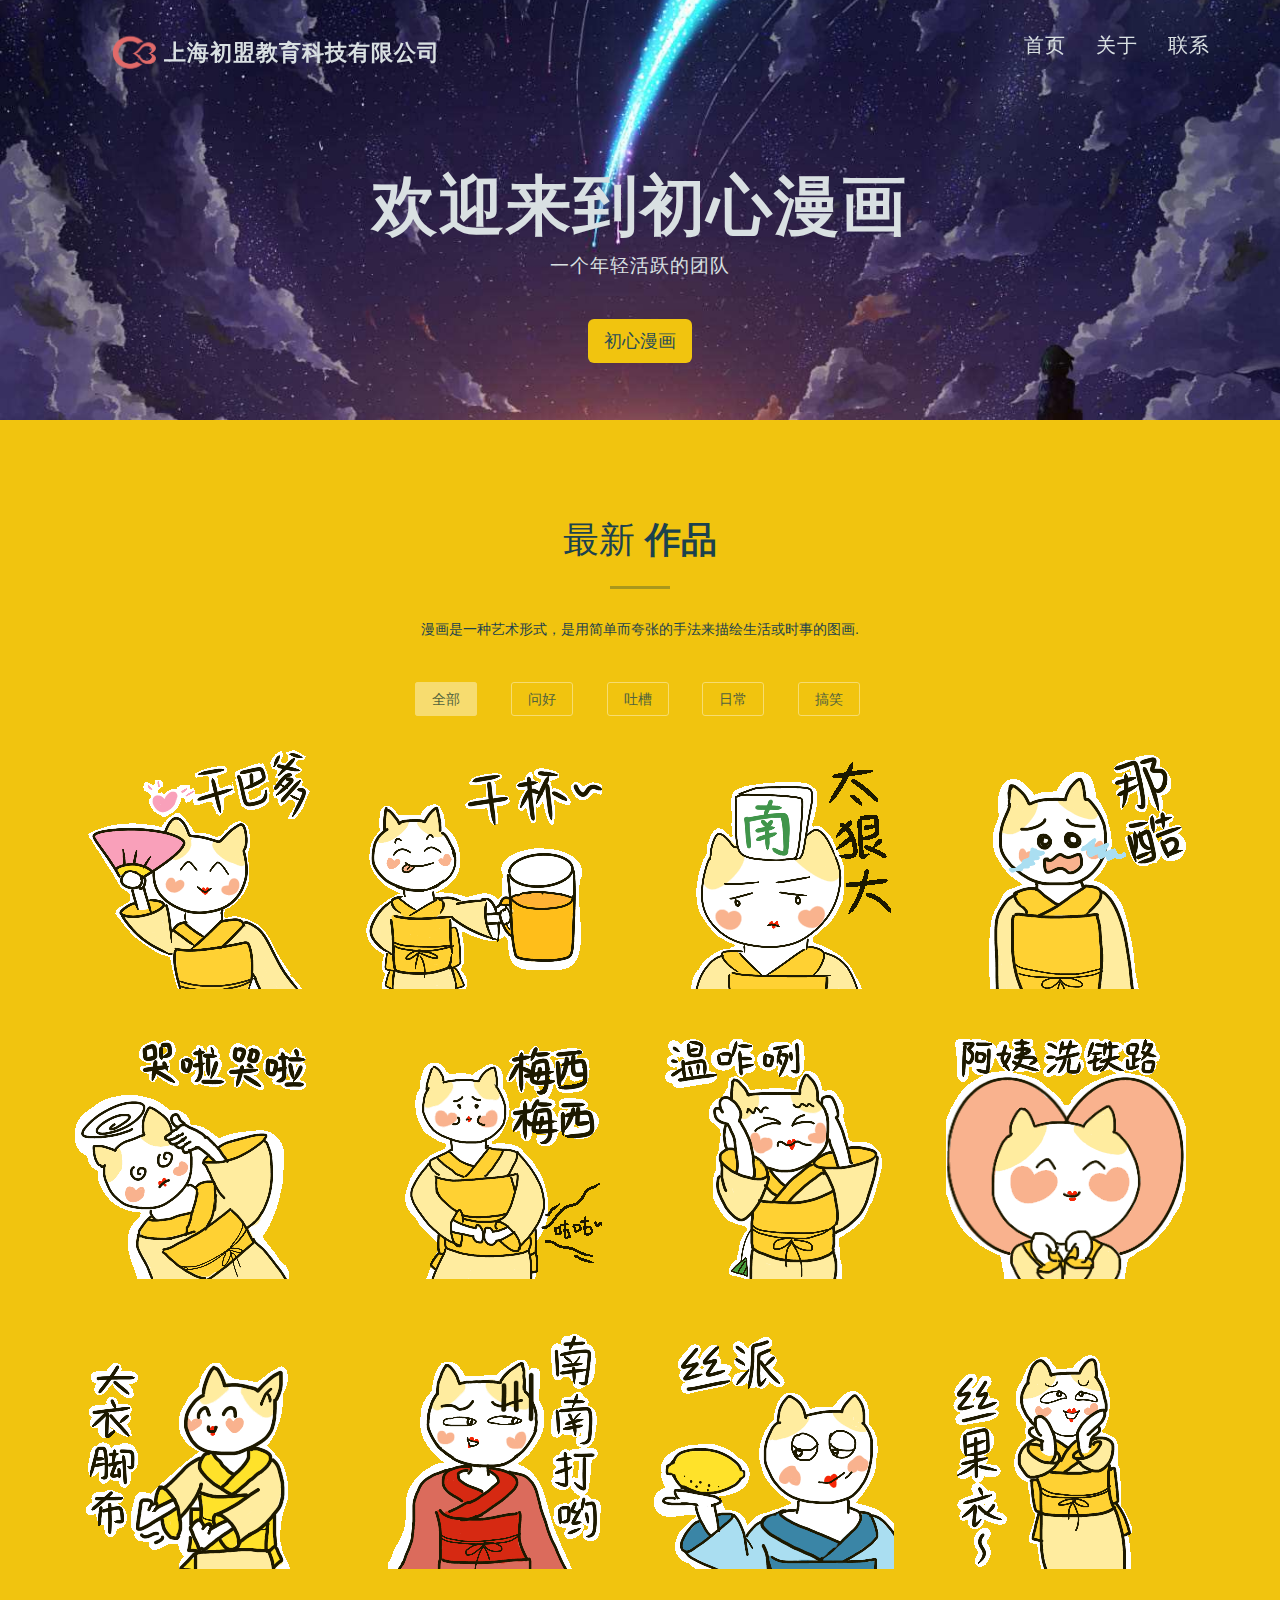
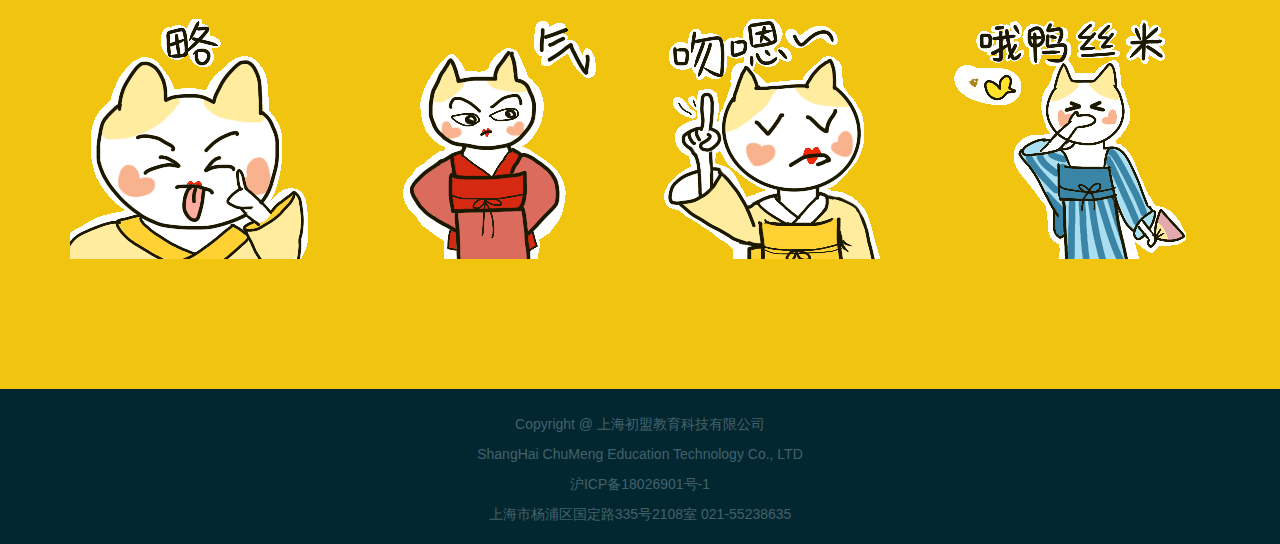
==== commit a0bd6223: "netarticle" ====
--- a/src/main/resources/static/index.html
+++ b/src/main/resources/static/index.html
@@ -1,9 +1,9 @@
 <!DOCTYPE html>
 <html lang="en">
 <head>
-    <meta charset="utf-8" />
-    <meta http-equiv="X-UA-Compatible" content="IE=edge" />
-    <meta name="viewport" content="width=device-width, initial-scale=1" />
+    <meta charset="utf-8"/>
+    <meta http-equiv="X-UA-Compatible" content="IE=edge"/>
+    <meta name="viewport" content="width=device-width, initial-scale=1"/>
     <meta name="description" content="Free Responsive Html5 Templates">
     <meta name="author" content="">
 
@@ -14,739 +14,829 @@
 
     <!-- Custom CSS -->
     <link rel="stylesheet" href="css/style.css">
-	<link rel="stylesheet" type="text/css" href="css/animate.min.css">
-	
-	<!-- Custom Fonts -->
+    <link rel="stylesheet" type="text/css" href="css/animate.min.css">
+
+    <!-- Custom Fonts -->
     <link href="font-awesome/css/font-awesome.min.css" rel="stylesheet" type="text/css">
-	
+
     <!-- HTML5 Shim and Respond.js IE8 support of HTML5 elements and media queries -->
     <!-- WARNING: Respond.js doesn't work if you view the page via file:// -->
     <!--[if lt IE 9]>
-        <script src="js/html5shiv.js"></script>
-        <script src="js/respond.min.js"></script>
+    <script src="js/html5shiv.js"></script>
+    <script src="js/respond.min.js"></script>
     <![endif]-->
 </head>
 <body>
-	<!-- /////////////////////////////////////////Navigation -->
-    <nav id="menu" class="navbar navbar-default navbar-fixed-top">
-		<div class="container"> 
-			<!-- Brand and toggle get grouped for better mobile display -->
-			<div class="navbar-header" style="vertical-align: middle">
-			  <button type="button" class="navbar-toggle collapsed" data-toggle="collapse" data-target="#bs-example-navbar-collapse-1"> <span class="sr-only">Toggle navigation</span> <span class="icon-bar"></span> <span class="icon-bar"></span> <span class="icon-bar"></span> </button>
-<!--			  <a class="navbar-brand" href="index.html"><i class="fa fa-flag-checkered fa-flip-horizontal"></i> 上海初盟教育科技有限公司<strong></strong></a>-->
-			  <img style="margin-right: -30px" width="120px" src="images/logo.png"/> <span style="font-size: 22px;color: #d9e0e2;font-weight: 700;letter-spacing: 1px;text-transform: uppercase">上海初盟教育科技有限公司</span>
-			</div>
-			<!-- Collect the nav links, forms, and other content for toggling -->
-			<div class="collapse navbar-collapse" id="bs-example-navbar-collapse-1">
-			  <ul class="nav navbar-nav navbar-right">
-				<li><a href="index.html" class="page-scroll">首页</a></li>
-				<li><a href="about.html" class="page-scroll">关于</a></li>
-				<li><a href="contact.html" class="page-scroll">联系</a></li>
-			  </ul>
-			</div>
-			<!-- /.navbar-collapse --> 
-		</div>
-		<!-- /.container-fluid --> 
-	</nav>
-	<!-- Navigation -->
-
-	<!-- /////////////////////////////////////////Header -->
-	<header class="text-center" name="home">
-		<div class="intro-text">
-			<h1 class="wow fadeInDown">欢迎来到<strong><span class="color">初心漫画</span></strong></h1>
-			<p class="wow fadeInDown">一个年轻活跃的团队</p>
-			<a href="#" class="btn btn-default btn-lg page-scroll wow fadeInUp" data-wow-delay="200ms">初心漫画</a>
-		</div>
-	</header>
-	<!-- Header -->
-	
-	<!-- /////////////////////////////////////////Content -->
-	<div id="page-content" class="index-page">	
-		<!-- ////////////Content Box 01 -->
-		<section id="" class="box-content box-style text-center">
-			<div class="container">
-				<div class="row heading wow fadeInDown">
-					<div class="col-lg-12">
-						<h2>最新 <strong>作品</strong></h2>
-					  <hr>
-					  <div class="clearfix"></div>
-					  <p>漫画是一种艺术形式，是用简单而夸张的手法来描绘生活或时事的图画.</p>
-					</div>
-				</div>
-				<div class="categories">
-				  <ul class="cat">
-					<li>
-						<ol class="type list-inline">
-							<li><a href="#" data-filter="*" class="active">全部</a></li>
-							<li><a href="#" data-filter=".dubai">问好</a></li>
-							<li><a href="#" data-filter=".maldives">吐槽</a></li>
-							<li><a href="#" data-filter=".sapa">日常</a></li>
-							<li><a href="#" data-filter=".paris">搞笑</a></li>
-						</ol>
-					</li>
-				  </ul>
-				  <div class="clearfix"></div>
-				</div>
-				
-				<div class="row">
-				  <div class="portfolio-items">
-					<div class="col-sm-6 col-md-3 col-lg-3 paris">
-					  <div class="portfolio-item wow fadeInUp" data-wow-delay="200ms">
-						<div class="hover-bg"> <a href="#portfolioModal1" class="portfolio-link" data-toggle="modal">
-						  <div class="hover-text">
-							<h4>Project Title</h4>
-							Web Design
-							<div class="clearfix"></div>
-							<i class="fa fa-plus"></i> </div>
-						  <img src="images/01.gif.GIF" class="img-responsive" alt="Project Title"> </a>
-						</div>
-					  </div>
-					</div>
-					<div class="col-sm-6 col-md-3 col-lg-3 paris">
-					  <div class="portfolio-item wow fadeInUp" data-wow-delay="400ms">
-						<div class="hover-bg"> <a href="#portfolioModal2" class="portfolio-link" data-toggle="modal">
-						  <div class="hover-text">
-							<h4>Project Title</h4>
-							App Development
-							<div class="clearfix"></div>
-							<i class="fa fa-plus"></i> </div>
-						  <img src="images/02.gif.GIF" class="img-responsive" alt="Project Title"> </a> </div>
-					  </div>
-					</div>
-					<div class="col-sm-6 col-md-3 col-lg-3 paris">
-					  <div class="portfolio-item wow fadeInUp" data-wow-delay="600ms">
-						<div class="hover-bg"> <a href="#portfolioModal3" class="portfolio-link" data-toggle="modal">
-						  <div class="hover-text">
-							<h4>Project Title</h4>
-						   Web Design
-							<div class="clearfix"></div>
-							<i class="fa fa-plus"></i> </div>
-						  <img src="images/03.gif.GIF" class="img-responsive" alt="Project Title"> </a> </div>
-					  </div>
-					</div>
-					<div class="col-sm-6 col-md-3 col-lg-3 dubai">
-					  <div class="portfolio-item wow fadeInUp" data-wow-delay="800ms">
-						<div class="hover-bg"> <a href="#portfolioModal4" class="portfolio-link" data-toggle="modal">
-						  <div class="hover-text">
-							<h4>Project Title</h4>
-							Web Design
-							<div class="clearfix"></div>
-							<i class="fa fa-plus"></i> </div>
-						  <img src="images/04.gif.GIF" class="img-responsive" alt="Project Title"> </a> </div>
-					  </div>
-					</div>
-					<div class="col-sm-6 col-md-3 col-lg-3 dubai">
-					  <div class="portfolio-item wow fadeInUp" data-wow-delay="1000ms">
-						<div class="hover-bg"> <a href="#portfolioModal5" class="portfolio-link" data-toggle="modal">
-						  <div class="hover-text">
-							<h4>Project Title</h4>
-							App Development
-							<div class="clearfix"></div>
-							<i class="fa fa-plus"></i> </div>
-						  <img src="images/05.gif.GIF" class="img-responsive" alt="Project Title"> </a> </div>
-					  </div>
-					</div>
-					<div class="col-sm-6 col-md-3 col-lg-3 dubai">
-					  <div class="portfolio-item wow fadeInUp" data-wow-delay="1200ms">
-						<div class="hover-bg"> <a href="#portfolioModal6" class="portfolio-link" data-toggle="modal">
-						  <div class="hover-text">
-							<h4>Project Title</h4>
-							Branding
-							<div class="clearfix"></div>
-							<i class="fa fa-plus"></i> </div>
-						  <img src="images/06.gif.GIF" class="img-responsive" alt="Project Title"> </a> </div>
-					  </div>
-					</div>
-					<div class="col-sm-6 col-md-3 col-lg-3 sapa">
-					  <div class="portfolio-item wow fadeInUp" data-wow-delay="1400ms">
-						<div class="hover-bg"> <a href="#portfolioModal7" class="portfolio-link" data-toggle="modal">
-						  <div class="hover-text">
-							<h4>Project Title</h4>
-							App Development, Branding
-							<div class="clearfix"></div>
-							<i class="fa fa-plus"></i> </div>
-						  <img src="images/07.gif.GIF" class="img-responsive" alt="Project Title"> </a> </div>
-					  </div>
-					</div>
-					<div class="col-sm-6 col-md-3 col-lg-3 sapa">
-					  <div class="portfolio-item wow fadeInUp" data-wow-delay="1600ms">
-						<div class="hover-bg"> <a href="#portfolioModal8" class="portfolio-link" data-toggle="modal">
-						  <div class="hover-text">
-							<h4>Project Title</h4>
-							Web Design
-							<div class="clearfix"></div>
-							<i class="fa fa-plus"></i> </div>
-						  <img src="images/08.gif.GIF" class="img-responsive" alt="Project Title"> </a> </div>
-					  </div>
-					</div>
-					<div class="col-sm-6 col-md-3 col-lg-3 paris">
-					  <div class="portfolio-item wow fadeInUp" data-wow-delay="1800ms">
-						<div class="hover-bg"> <a href="#portfolioModal9" class="portfolio-link" data-toggle="modal">
-						  <div class="hover-text">
-							<h4>Project Title</h4>
-							Web Design
-							<div class="clearfix"></div>
-							<i class="fa fa-plus"></i> </div>
-						  <img src="images/09.gif.GIF" class="img-responsive" alt="Project Title"> </a> </div>
-					  </div>
-					</div>
-					<div class="col-sm-6 col-md-3 col-lg-3 maldives">
-					  <div class="portfolio-item wow fadeInUp" data-wow-delay="2000ms">
-						<div class="hover-bg"> <a href="#portfolioModal10" class="portfolio-link" data-toggle="modal">
-						  <div class="hover-text">
-							<h4>Project Title</h4>
-							Web Design
-							<div class="clearfix"></div>
-							<i class="fa fa-plus"></i> </div>
-						  <img src="images/10.gif.GIF" class="img-responsive" alt="Project Title"> </a> </div>
-					  </div>
-					</div>
-					<div class="col-sm-6 col-md-3 col-lg-3 maldives">
-					  <div class="portfolio-item wow fadeInUp" data-wow-delay="2200ms">
-						<div class="hover-bg"> <a href="#portfolioModal11" class="portfolio-link" data-toggle="modal">
-						  <div class="hover-text">
-							<h4>Project Title</h4>
-							Web Design
-							<div class="clearfix"></div>
-							<i class="fa fa-plus"></i> </div>
-						  <img src="images/11.gif.GIF" class="img-responsive" alt="Project Title"> </a> </div>
-					  </div>
-					</div>
-					<div class="col-sm-6 col-md-3 col-lg-3 maldives">
-					  <div class="portfolio-item wow fadeInUp" data-wow-delay="2400ms">
-						<div class="hover-bg"> <a href="#portfolioModal12" class="portfolio-link" data-toggle="modal">
-						  <div class="hover-text">
-							<h4>Project Title</h4>
-							Web Design
-							<div class="clearfix"></div>
-							<i class="fa fa-plus"></i> </div>
-						  <img src="images/12.gif.GIF" class="img-responsive" alt="Project Title"> </a> </div>
-					  </div>
-					</div>
-					<div class="col-sm-6 col-md-3 col-lg-3 dubai">
-					  <div class="portfolio-item wow fadeInUp" data-wow-delay="2600ms">
-						<div class="hover-bg"> <a href="#portfolioModal13" class="portfolio-link" data-toggle="modal">
-						  <div class="hover-text">
-							<h4>Project Title</h4>
-							Web Design
-							<div class="clearfix"></div>
-							<i class="fa fa-plus"></i> </div>
-						  <img src="images/13.gif.GIF" class="img-responsive" alt="Project Title"> </a> </div>
-					  </div>
-					</div>
-					<div class="col-sm-6 col-md-3 col-lg-3 paris">
-					  <div class="portfolio-item wow fadeInUp" data-wow-delay="2800ms">
-						<div class="hover-bg"> <a href="#portfolioModal14" class="portfolio-link" data-toggle="modal">
-						  <div class="hover-text">
-							<h4>Project Title</h4>
-							Web Design
-							<div class="clearfix"></div>
-							<i class="fa fa-plus"></i> </div>
-						  <img src="images/14.gif.GIF" class="img-responsive" alt="Project Title"> </a> </div>
-					  </div>
-					</div>
-					<div class="col-sm-6 col-md-3 col-lg-3 maldives">
-					  <div class="portfolio-item wow fadeInUp" data-wow-delay="2800ms">
-						<div class="hover-bg"> <a href="#portfolioModal15" class="portfolio-link" data-toggle="modal">
-						  <div class="hover-text">
-							<h4>Project Title</h4>
-							Web Design
-							<div class="clearfix"></div>
-							<i class="fa fa-plus"></i> </div>
-						  <img src="images/15.gif.GIF" class="img-responsive" alt="Project Title"> </a> </div>
-					  </div>
-					</div>
-					<div class="col-sm-6 col-md-3 col-lg-3 paris">
-					  <div class="portfolio-item wow fadeInUp" data-wow-delay="3000ms">
-						<div class="hover-bg"> <a href="#portfolioModal16" class="portfolio-link" data-toggle="modal">
-						  <div class="hover-text">
-							<h4>Project Title</h4>
-							Web Design
-							<div class="clearfix"></div>
-							<i class="fa fa-plus"></i> </div>
-						  <img src="images/16.gif.GIF" class="img-responsive" alt="Project Title"> </a> </div>
-					  </div>
-					</div>
-				  </div>
-				</div>
-			</div>
-		</section>
-		
-	</div>
-	
-	<!-- /////////////////////////////////////////Footer -->
-	<footer>
-		<div id="footer">
-			<div class="container">
-				<p>Copyright @ 上海初盟教育科技有限公司 </p>
-				<p>ShangHai ChuMeng Education Technology Co., LTD </p>
-				<p>沪ICP备18026901号-1 </p>
-				<p>上海市杨浦区国定路335号2108室 021-55238635</p>
-			</div>
-		</div>
-	</footer>
-	<!-- Footer -->
-	
-	<!-- Portfolio Modals --> 
-<!-- Use the modals below to showcase details about your portfolio projects! --> 
+<!-- /////////////////////////////////////////Navigation -->
+<nav id="menu" class="navbar navbar-default navbar-fixed-top">
+    <div class="container">
+        <!-- Brand and toggle get grouped for better mobile display -->
+        <div class="navbar-header" style="vertical-align: middle">
+            <button type="button" class="navbar-toggle collapsed" data-toggle="collapse"
+                    data-target="#bs-example-navbar-collapse-1"><span class="sr-only">Toggle navigation</span> <span
+                    class="icon-bar"></span> <span class="icon-bar"></span> <span class="icon-bar"></span></button>
+            <!--			  <a class="navbar-brand" href="index.html"><i class="fa fa-flag-checkered fa-flip-horizontal"></i> 上海初盟教育科技有限公司<strong></strong></a>-->
+            <img style="margin-right: -30px" width="120px" src="images/logo.png"/> <span
+                style="font-size: 22px;color: #d9e0e2;font-weight: 700;letter-spacing: 1px;text-transform: uppercase">上海初盟教育科技有限公司</span>
+        </div>
+        <!-- Collect the nav links, forms, and other content for toggling -->
+        <div class="collapse navbar-collapse" id="bs-example-navbar-collapse-1">
+            <ul class="nav navbar-nav navbar-right">
+                <li><a href="index.html" class="page-scroll"><p style="font-size: 20px">首页</p></a></li>
+                <li><a href="about.html" class="page-scroll"><p style="font-size: 20px">关于</p></a></li>
+                <li><a href="contact.html" class="page-scroll"><p style="font-size: 20px">联系</p></a></li>
+            </ul>
+        </div>
+        <!-- /.navbar-collapse -->
+    </div>
+    <!-- /.container-fluid -->
+</nav>
+<!-- Navigation -->
+
+<!-- /////////////////////////////////////////Header -->
+<header class="text-center" name="home">
+    <div class="intro-text">
+        <h1 class="wow fadeInDown">欢迎来到<strong><span class="color">初心漫画</span></strong></h1>
+        <p class="wow fadeInDown">一个年轻活跃的团队</p>
+        <a href="#" class="btn btn-default btn-lg page-scroll wow fadeInUp" data-wow-delay="200ms">初心漫画</a>
+    </div>
+</header>
+<!-- Header -->
+
+<!-- /////////////////////////////////////////Content -->
+<div id="page-content" class="index-page">
+    <!-- ////////////Content Box 01 -->
+    <section id="" class="box-content box-style text-center">
+        <div class="container">
+            <div class="row heading wow fadeInDown">
+                <div class="col-lg-12">
+                    <h2>最新 <strong>作品</strong></h2>
+                    <hr>
+                    <div class="clearfix"></div>
+                    <p>漫画是一种艺术形式，是用简单而夸张的手法来描绘生活或时事的图画.</p>
+                </div>
+            </div>
+            <div class="categories">
+                <ul class="cat">
+                    <li>
+                        <ol class="type list-inline">
+                            <li><a href="#" data-filter="*" class="active">全部</a></li>
+                            <li><a href="#" data-filter=".dubai">问好</a></li>
+                            <li><a href="#" data-filter=".maldives">吐槽</a></li>
+                            <li><a href="#" data-filter=".sapa">日常</a></li>
+                            <li><a href="#" data-filter=".paris">搞笑</a></li>
+                        </ol>
+                    </li>
+                </ul>
+                <div class="clearfix"></div>
+            </div>
+
+            <div class="row">
+                <div class="portfolio-items">
+                    <div class="col-sm-6 col-md-3 col-lg-3 paris">
+                        <div class="portfolio-item wow fadeInUp" data-wow-delay="200ms">
+                            <div class="hover-bg"><a href="#portfolioModal1" class="portfolio-link" data-toggle="modal">
+                                <div class="hover-text">
+                                    <h4>干巴爹</h4>
+                                    设计想法
+                                    <div class="clearfix"></div>
+                                    <i class="fa fa-plus"></i></div>
+                                <img src="images/01.gif.GIF" class="img-responsive" alt="Project Title"> </a>
+                            </div>
+                        </div>
+                    </div>
+                    <div class="col-sm-6 col-md-3 col-lg-3 paris">
+                        <div class="portfolio-item wow fadeInUp" data-wow-delay="400ms">
+                            <div class="hover-bg"><a href="#portfolioModal2" class="portfolio-link" data-toggle="modal">
+                                <div class="hover-text">
+                                    <h4>干杯</h4>
+                                    设计想法
+                                    <div class="clearfix"></div>
+                                    <i class="fa fa-plus"></i></div>
+                                <img src="images/02.gif.GIF" class="img-responsive" alt="Project Title"> </a></div>
+                        </div>
+                    </div>
+                    <div class="col-sm-6 col-md-3 col-lg-3 paris">
+                        <div class="portfolio-item wow fadeInUp" data-wow-delay="600ms">
+                            <div class="hover-bg"><a href="#portfolioModal3" class="portfolio-link" data-toggle="modal">
+                                <div class="hover-text">
+                                    <h4>太狠大</h4>
+                                    设计想法
+                                    <div class="clearfix"></div>
+                                    <i class="fa fa-plus"></i></div>
+                                <img src="images/03.gif.GIF" class="img-responsive" alt="Project Title"> </a></div>
+                        </div>
+                    </div>
+                    <div class="col-sm-6 col-md-3 col-lg-3 dubai">
+                        <div class="portfolio-item wow fadeInUp" data-wow-delay="800ms">
+                            <div class="hover-bg"><a href="#portfolioModal4" class="portfolio-link" data-toggle="modal">
+                                <div class="hover-text">
+                                    <h4>那酷</h4>
+                                    设计想法
+                                    <div class="clearfix"></div>
+                                    <i class="fa fa-plus"></i></div>
+                                <img src="images/04.gif.GIF" class="img-responsive" alt="Project Title"> </a></div>
+                        </div>
+                    </div>
+                    <div class="col-sm-6 col-md-3 col-lg-3 dubai">
+                        <div class="portfolio-item wow fadeInUp" data-wow-delay="1000ms">
+                            <div class="hover-bg"><a href="#portfolioModal5" class="portfolio-link" data-toggle="modal">
+                                <div class="hover-text">
+                                    <h4>哭啦哭啦</h4>
+                                    设计想法
+                                    <div class="clearfix"></div>
+                                    <i class="fa fa-plus"></i></div>
+                                <img src="images/05.gif.GIF" class="img-responsive" alt="Project Title"> </a></div>
+                        </div>
+                    </div>
+                    <div class="col-sm-6 col-md-3 col-lg-3 dubai">
+                        <div class="portfolio-item wow fadeInUp" data-wow-delay="1200ms">
+                            <div class="hover-bg"><a href="#portfolioModal6" class="portfolio-link" data-toggle="modal">
+                                <div class="hover-text">
+                                    <h4>梅西梅西</h4>
+                                    设计想法
+                                    <div class="clearfix"></div>
+                                    <i class="fa fa-plus"></i></div>
+                                <img src="images/06.gif.GIF" class="img-responsive" alt="Project Title"> </a></div>
+                        </div>
+                    </div>
+                    <div class="col-sm-6 col-md-3 col-lg-3 sapa">
+                        <div class="portfolio-item wow fadeInUp" data-wow-delay="1400ms">
+                            <div class="hover-bg"><a href="#portfolioModal7" class="portfolio-link" data-toggle="modal">
+                                <div class="hover-text">
+                                    <h4>温咋咧</h4>
+                                    设计想法
+                                    <div class="clearfix"></div>
+                                    <i class="fa fa-plus"></i></div>
+                                <img src="images/07.gif.GIF" class="img-responsive" alt="Project Title"> </a></div>
+                        </div>
+                    </div>
+                    <div class="col-sm-6 col-md-3 col-lg-3 sapa">
+                        <div class="portfolio-item wow fadeInUp" data-wow-delay="1600ms">
+                            <div class="hover-bg"><a href="#portfolioModal8" class="portfolio-link" data-toggle="modal">
+                                <div class="hover-text">
+                                    <h4>阿姨洗铁路</h4>
+                                    设计想法
+                                    <div class="clearfix"></div>
+                                    <i class="fa fa-plus"></i></div>
+                                <img src="images/08.gif.GIF" class="img-responsive" alt="Project Title"> </a></div>
+                        </div>
+                    </div>
+                    <div class="col-sm-6 col-md-3 col-lg-3 paris">
+                        <div class="portfolio-item wow fadeInUp" data-wow-delay="1800ms">
+                            <div class="hover-bg"><a href="#portfolioModal9" class="portfolio-link" data-toggle="modal">
+                                <div class="hover-text">
+                                    <h4>大衣脚布</h4>
+                                    设计想法
+                                    <div class="clearfix"></div>
+                                    <i class="fa fa-plus"></i></div>
+                                <img src="images/09.gif.GIF" class="img-responsive" alt="Project Title"> </a></div>
+                        </div>
+                    </div>
+                    <div class="col-sm-6 col-md-3 col-lg-3 maldives">
+                        <div class="portfolio-item wow fadeInUp" data-wow-delay="2000ms">
+                            <div class="hover-bg"><a href="#portfolioModal10" class="portfolio-link"
+                                                     data-toggle="modal">
+                                <div class="hover-text">
+                                    <h4>南南打哟</h4>
+                                    设计想法
+                                    <div class="clearfix"></div>
+                                    <i class="fa fa-plus"></i></div>
+                                <img src="images/10.gif.GIF" class="img-responsive" alt="Project Title"> </a></div>
+                        </div>
+                    </div>
+                    <div class="col-sm-6 col-md-3 col-lg-3 maldives">
+                        <div class="portfolio-item wow fadeInUp" data-wow-delay="2200ms">
+                            <div class="hover-bg"><a href="#portfolioModal11" class="portfolio-link"
+                                                     data-toggle="modal">
+                                <div class="hover-text">
+                                    <h4>丝派</h4>
+                                    设计想法
+                                    <div class="clearfix"></div>
+                                    <i class="fa fa-plus"></i></div>
+                                <img src="images/11.gif.GIF" class="img-responsive" alt="Project Title"> </a></div>
+                        </div>
+                    </div>
+                    <div class="col-sm-6 col-md-3 col-lg-3 maldives">
+                        <div class="portfolio-item wow fadeInUp" data-wow-delay="2400ms">
+                            <div class="hover-bg"><a href="#portfolioModal12" class="portfolio-link"
+                                                     data-toggle="modal">
+                                <div class="hover-text">
+                                    <h4>丝果衣</h4>
+                                    设计想法
+                                    <div class="clearfix"></div>
+                                    <i class="fa fa-plus"></i></div>
+                                <img src="images/12.gif.GIF" class="img-responsive" alt="Project Title"> </a></div>
+                        </div>
+                    </div>
+                    <div class="col-sm-6 col-md-3 col-lg-3 dubai">
+                        <div class="portfolio-item wow fadeInUp" data-wow-delay="2600ms">
+                            <div class="hover-bg"><a href="#portfolioModal13" class="portfolio-link"
+                                                     data-toggle="modal">
+                                <div class="hover-text">
+                                    <h4>略</h4>
+                                    设计想法
+                                    <div class="clearfix"></div>
+                                    <i class="fa fa-plus"></i></div>
+                                <img src="images/13.gif.GIF" class="img-responsive" alt="Project Title"> </a></div>
+                        </div>
+                    </div>
+                    <div class="col-sm-6 col-md-3 col-lg-3 paris">
+                        <div class="portfolio-item wow fadeInUp" data-wow-delay="2800ms">
+                            <div class="hover-bg"><a href="#portfolioModal14" class="portfolio-link"
+                                                     data-toggle="modal">
+                                <div class="hover-text">
+                                    <h4>气</h4>
+                                    设计想法
+                                    <div class="clearfix"></div>
+                                    <i class="fa fa-plus"></i></div>
+                                <img src="images/14.gif.GIF" class="img-responsive" alt="Project Title"> </a></div>
+                        </div>
+                    </div>
+                    <div class="col-sm-6 col-md-3 col-lg-3 maldives">
+                        <div class="portfolio-item wow fadeInUp" data-wow-delay="2800ms">
+                            <div class="hover-bg"><a href="#portfolioModal15" class="portfolio-link"
+                                                     data-toggle="modal">
+                                <div class="hover-text">
+                                    <h4>吻嗯</h4>
+                                    设计想法
+                                    <div class="clearfix"></div>
+                                    <i class="fa fa-plus"></i></div>
+                                <img src="images/15.gif.GIF" class="img-responsive" alt="Project Title"> </a></div>
+                        </div>
+                    </div>
+                    <div class="col-sm-6 col-md-3 col-lg-3 paris">
+                        <div class="portfolio-item wow fadeInUp" data-wow-delay="3000ms">
+                            <div class="hover-bg"><a href="#portfolioModal16" class="portfolio-link"
+                                                     data-toggle="modal">
+                                <div class="hover-text">
+                                    <h4>哦鸭丝米</h4>
+                                    设计想法
+                                    <div class="clearfix"></div>
+                                    <i class="fa fa-plus"></i></div>
+                                <img src="images/16.gif.GIF" class="img-responsive" alt="Project Title"> </a></div>
+                        </div>
+                    </div>
+                </div>
+            </div>
+        </div>
+    </section>
+
+</div>
+
+<!-- /////////////////////////////////////////Footer -->
+<footer>
+    <div id="footer">
+        <div class="container">
+            <p>Copyright @ 上海初盟教育科技有限公司 </p>
+            <p>ShangHai ChuMeng Education Technology Co., LTD </p>
+            <p>沪ICP备18026901号-1 </p>
+            <p>上海市杨浦区国定路335号2108室 021-55238635</p>
+        </div>
+    </div>
+</footer>
+<!-- Footer -->
+
+<!-- Portfolio Modals -->
+<!-- Use the modals below to showcase details about your portfolio projects! -->
 
 <!-- Portfolio Modal 1 -->
 <div class="portfolio-modal modal fade" id="portfolioModal1" tabindex="-1" role="dialog" aria-hidden="true">
-  <div class="modal-content">
-    <div class="close-modal" data-dismiss="modal">
-      <div class="lr">
-        <div class="rl"> </div>
-      </div>
-    </div>
-    <div class="container">
-      <div class="row">
-        <div class="col-lg-8 col-lg-offset-2">
-          <div class="modal-body"> 
-            <!-- Project Details Go Here -->
-            <h2>Project Title</h2>
-            <p class="item-intro">Lorem ipsum dolor sit amet consectetur.</p>
-            <img class="img-responsive img-centered" src="images/01.gif.GIF" alt="">
-            <p>Lorem ipsum dolor sit amet, sea essent iisque iudicabit te, pro no justo delicata inimicus, et oblique docendi laboramus eum. Ei minim fabulas pertinacia pro, graeco urbanitas reformidans quo id. Error congue tacimates ei vis, facer facete ius cu, audiam prodesset pri ut. Id semper fuisset vel, has dolorum menandri eu.</p>
-            <ul class="list-inline">
-              <li><strong>Client</strong>: John Doe</li>
-              <li><strong>Category</strong>: Dubai</li>
-            </ul>
-            <button type="button" class="btn btn-primary" data-dismiss="modal"><i class="fa fa-times"></i> Close Project</button>
-          </div>
-        </div>
-      </div>
-    </div>
-  </div>
+    <div class="modal-content">
+        <div class="close-modal" data-dismiss="modal">
+            <div class="lr">
+                <div class="rl"></div>
+            </div>
+        </div>
+        <div class="container">
+            <div class="row">
+                <div class="col-lg-8 col-lg-offset-2">
+                    <div class="modal-body">
+                        <!-- Project Details Go Here -->
+                        <h2>设计想法</h2>
+                        <p class="item-intro">加油猫带给你元气.</p>
+                        <img class="img-responsive img-centered" src="images/01.gif.GIF" alt="">
+                        <p>Lorem ipsum dolor sit amet, sea essent iisque iudicabit te, pro no justo delicata inimicus,
+                            et oblique docendi laboramus eum. Ei minim fabulas pertinacia pro, graeco urbanitas
+                            reformidans quo id. Error congue tacimates ei vis, facer facete ius cu, audiam prodesset pri
+                            ut. Id semper fuisset vel, has dolorum menandri eu.</p>
+                        <ul class="list-inline">
+                            <li><strong>设计师</strong>: Rainie/宗悦</li>
+                            <li><strong>分类</strong>: 搞笑</li>
+                        </ul>
+                        <button type="button" class="btn btn-primary" data-dismiss="modal"><i class="fa fa-times"></i>
+                            关闭
+                        </button>
+                    </div>
+                </div>
+            </div>
+        </div>
+    </div>
 </div>
 <!-- Portfolio Modal 2 -->
 <div class="portfolio-modal modal fade" id="portfolioModal2" tabindex="-1" role="dialog" aria-hidden="true">
-  <div class="modal-content">
-    <div class="close-modal" data-dismiss="modal">
-      <div class="lr">
-        <div class="rl"> </div>
-      </div>
-    </div>
-    <div class="container">
-      <div class="row">
-        <div class="col-lg-8 col-lg-offset-2">
-          <div class="modal-body"> 
-            <!-- Project Details Go Here -->
-            <h2>Project Title</h2>
-            <p class="item-intro">Lorem ipsum dolor sit amet consectetur.</p>
-            <img class="img-responsive img-centered" src="images/02-preview.jpg" alt="">
-            <p>Lorem ipsum dolor sit amet, sea essent iisque iudicabit te, pro no justo delicata inimicus, et oblique docendi laboramus eum. Ei minim fabulas pertinacia pro, graeco urbanitas reformidans quo id. Error congue tacimates ei vis, facer facete ius cu, audiam prodesset pri ut. Id semper fuisset vel, has dolorum menandri eu.</p>
-            <ul class="list-inline">
-              <li><strong>Client</strong>: John Doe</li>
-              <li><strong>Category</strong>: Web Design</li>
-            </ul>
-            <button type="button" class="btn btn-primary" data-dismiss="modal"><i class="fa fa-times"></i> Close Project</button>
-          </div>
-        </div>
-      </div>
-    </div>
-  </div>
-</div>
-<div class="tlinks">Collect from <a href="http://www.cssmoban.com/"  title="网站模板">网站模板</a></div>
+    <div class="modal-content">
+        <div class="close-modal" data-dismiss="modal">
+            <div class="lr">
+                <div class="rl"></div>
+            </div>
+        </div>
+        <div class="container">
+            <div class="row">
+                <div class="col-lg-8 col-lg-offset-2">
+                    <div class="modal-body">
+                        <!-- Project Details Go Here -->
+                        <h2>设计想法</h2>
+                        <p class="item-intro">干杯猫和你对酒畅饮.</p>
+                        <img class="img-responsive img-centered" src="images/02.gif.GIF" alt="">
+                        <p>Lorem ipsum dolor sit amet, sea essent iisque iudicabit te, pro no justo delicata inimicus,
+                            et oblique docendi laboramus eum. Ei minim fabulas pertinacia pro, graeco urbanitas
+                            reformidans quo id. Error congue tacimates ei vis, facer facete ius cu, audiam prodesset pri
+                            ut. Id semper fuisset vel, has dolorum menandri eu.</p>
+                        <ul class="list-inline">
+                            <li><strong>设计师</strong>: Rainie/宗悦</li>
+                            <li><strong>分类</strong>: 搞笑</li>
+                        </ul>
+                        <button type="button" class="btn btn-primary" data-dismiss="modal"><i class="fa fa-times"></i>
+                            关闭
+                        </button>
+                    </div>
+                </div>
+            </div>
+        </div>
+    </div>
+</div>
+<div class="tlinks">Collect from <a href="http://www.cssmoban.com/" title="网站模板">网站模板</a></div>
 <!-- Portfolio Modal 3 -->
 <div class="portfolio-modal modal fade" id="portfolioModal3" tabindex="-1" role="dialog" aria-hidden="true">
-  <div class="modal-content">
-    <div class="close-modal" data-dismiss="modal">
-      <div class="lr">
-        <div class="rl"> </div>
-      </div>
-    </div>
-    <div class="container">
-      <div class="row">
-        <div class="col-lg-8 col-lg-offset-2">
-          <div class="modal-body"> 
-            <!-- Project Details Go Here -->
-            <h2>Project Title</h2>
-            <p class="item-intro">Lorem ipsum dolor sit amet consectetur.</p>
-            <img class="img-responsive img-centered" src="images/03-preview.jpg" alt="">
-            <p>Lorem ipsum dolor sit amet, sea essent iisque iudicabit te, pro no justo delicata inimicus, et oblique docendi laboramus eum. Ei minim fabulas pertinacia pro, graeco urbanitas reformidans quo id. Error congue tacimates ei vis, facer facete ius cu, audiam prodesset pri ut. Id semper fuisset vel, has dolorum menandri eu.</p>
-            <ul class="list-inline">
-              <li><strong>Client</strong>: John Doe</li>
-              <li><strong>Category</strong>: Web Design</li>
-            </ul>
-            <button type="button" class="btn btn-primary" data-dismiss="modal"><i class="fa fa-times"></i> Close Project</button>
-          </div>
-        </div>
-      </div>
-    </div>
-  </div>
+    <div class="modal-content">
+        <div class="close-modal" data-dismiss="modal">
+            <div class="lr">
+                <div class="rl"></div>
+            </div>
+        </div>
+        <div class="container">
+            <div class="row">
+                <div class="col-lg-8 col-lg-offset-2">
+                    <div class="modal-body">
+                        <!-- Project Details Go Here -->
+                        <h2>设计想法</h2>
+                        <p class="item-intro">烦恼猫分担你的烦恼.</p>
+                        <img class="img-responsive img-centered" src="images/03.gif.GIF" alt="">
+                        <p>Lorem ipsum dolor sit amet, sea essent iisque iudicabit te, pro no justo delicata inimicus,
+                            et oblique docendi laboramus eum. Ei minim fabulas pertinacia pro, graeco urbanitas
+                            reformidans quo id. Error congue tacimates ei vis, facer facete ius cu, audiam prodesset pri
+                            ut. Id semper fuisset vel, has dolorum menandri eu.</p>
+                        <ul class="list-inline">
+                            <li><strong>设计师</strong>: Rainie/宗悦</li>
+                            <li><strong>分类</strong>: 搞笑</li>
+                        </ul>
+                        <button type="button" class="btn btn-primary" data-dismiss="modal"><i class="fa fa-times"></i>
+                            关闭
+                        </button>
+                    </div>
+                </div>
+            </div>
+        </div>
+    </div>
 </div>
 <!-- Portfolio Modal 4 -->
 <div class="portfolio-modal modal fade" id="portfolioModal4" tabindex="-1" role="dialog" aria-hidden="true">
-  <div class="modal-content">
-    <div class="close-modal" data-dismiss="modal">
-      <div class="lr">
-        <div class="rl"> </div>
-      </div>
-    </div>
-    <div class="container">
-      <div class="row">
-        <div class="col-lg-8 col-lg-offset-2">
-          <div class="modal-body"> 
-            <!-- Project Details Go Here -->
-            <h2>Project Title</h2>
-            <p class="item-intro">Lorem ipsum dolor sit amet consectetur.</p>
-            <img class="img-responsive img-centered" src="images/04-preview.jpg" alt="">
-            <p>Lorem ipsum dolor sit amet, sea essent iisque iudicabit te, pro no justo delicata inimicus, et oblique docendi laboramus eum. Ei minim fabulas pertinacia pro, graeco urbanitas reformidans quo id. Error congue tacimates ei vis, facer facete ius cu, audiam prodesset pri ut. Id semper fuisset vel, has dolorum menandri eu.</p>
-            <ul class="list-inline">
-              <li><strong>Client</strong>: John Doe</li>
-              <li><strong>Category</strong>: Web Design</li>
-            </ul>
-            <button type="button" class="btn btn-primary" data-dismiss="modal"><i class="fa fa-times"></i> Close Project</button>
-          </div>
-        </div>
-      </div>
-    </div>
-  </div>
+    <div class="modal-content">
+        <div class="close-modal" data-dismiss="modal">
+            <div class="lr">
+                <div class="rl"></div>
+            </div>
+        </div>
+        <div class="container">
+            <div class="row">
+                <div class="col-lg-8 col-lg-offset-2">
+                    <div class="modal-body">
+                        <!-- Project Details Go Here -->
+                        <h2>设计想法</h2>
+                        <p class="item-intro">哭哭猫需要你的安慰.</p>
+                        <img class="img-responsive img-centered" src="images/04.gif.GIF" alt="">
+                        <p>Lorem ipsum dolor sit amet, sea essent iisque iudicabit te, pro no justo delicata inimicus,
+                            et oblique docendi laboramus eum. Ei minim fabulas pertinacia pro, graeco urbanitas
+                            reformidans quo id. Error congue tacimates ei vis, facer facete ius cu, audiam prodesset pri
+                            ut. Id semper fuisset vel, has dolorum menandri eu.</p>
+                        <ul class="list-inline">
+                            <li><strong>设计师</strong>: Rainie/宗悦</li>
+                            <li><strong>分类</strong>: 问好</li>
+                        </ul>
+                        <button type="button" class="btn btn-primary" data-dismiss="modal"><i class="fa fa-times"></i>
+                            关闭
+                        </button>
+                    </div>
+                </div>
+            </div>
+        </div>
+    </div>
 </div>
 <!-- Portfolio Modal 5 -->
 <div class="portfolio-modal modal fade" id="portfolioModal5" tabindex="-1" role="dialog" aria-hidden="true">
-  <div class="modal-content">
-    <div class="close-modal" data-dismiss="modal">
-      <div class="lr">
-        <div class="rl"> </div>
-      </div>
-    </div>
-    <div class="container">
-      <div class="row">
-        <div class="col-lg-8 col-lg-offset-2">
-          <div class="modal-body"> 
-            <!-- Project Details Go Here -->
-            <h2>Project Title</h2>
-            <p class="item-intro">Lorem ipsum dolor sit amet consectetur.</p>
-            <img class="img-responsive img-centered" src="images/05-preview.jpg" alt="">
-            <p>Lorem ipsum dolor sit amet, sea essent iisque iudicabit te, pro no justo delicata inimicus, et oblique docendi laboramus eum. Ei minim fabulas pertinacia pro, graeco urbanitas reformidans quo id. Error congue tacimates ei vis, facer facete ius cu, audiam prodesset pri ut. Id semper fuisset vel, has dolorum menandri eu.</p>
-            <ul class="list-inline">
-              <li><strong>Client</strong>: John Doe</li>
-              <li><strong>Category</strong>: Web Design</li>
-            </ul>
-            <button type="button" class="btn btn-primary" data-dismiss="modal"><i class="fa fa-times"></i> Close Project</button>
-          </div>
-        </div>
-      </div>
-    </div>
-  </div>
+    <div class="modal-content">
+        <div class="close-modal" data-dismiss="modal">
+            <div class="lr">
+                <div class="rl"></div>
+            </div>
+        </div>
+        <div class="container">
+            <div class="row">
+                <div class="col-lg-8 col-lg-offset-2">
+                    <div class="modal-body">
+                        <!-- Project Details Go Here -->
+                        <h2>设计想法</h2>
+                        <p class="item-intro">晕晕猫不懂你在想什么.</p>
+                        <img class="img-responsive img-centered" src="images/05.gif.GIF" alt="">
+                        <p>Lorem ipsum dolor sit amet, sea essent iisque iudicabit te, pro no justo delicata inimicus,
+                            et oblique docendi laboramus eum. Ei minim fabulas pertinacia pro, graeco urbanitas
+                            reformidans quo id. Error congue tacimates ei vis, facer facete ius cu, audiam prodesset pri
+                            ut. Id semper fuisset vel, has dolorum menandri eu.</p>
+                        <ul class="list-inline">
+                            <li><strong>设计师</strong>: Rainie/宗悦</li>
+                            <li><strong>分类</strong>: 问好</li>
+                        </ul>
+                        <button type="button" class="btn btn-primary" data-dismiss="modal"><i class="fa fa-times"></i>
+                            关闭
+                        </button>
+                    </div>
+                </div>
+            </div>
+        </div>
+    </div>
 </div>
 <!-- Portfolio Modal 6 -->
 <div class="portfolio-modal modal fade" id="portfolioModal6" tabindex="-1" role="dialog" aria-hidden="true">
-  <div class="modal-content">
-    <div class="close-modal" data-dismiss="modal">
-      <div class="lr">
-        <div class="rl"> </div>
-      </div>
-    </div>
-    <div class="container">
-      <div class="row">
-        <div class="col-lg-8 col-lg-offset-2">
-          <div class="modal-body"> 
-            <!-- Project Details Go Here -->
-            <h2>Project Title</h2>
-            <p class="item-intro">Lorem ipsum dolor sit amet consectetur.</p>
-            <img class="img-responsive img-centered" src="images/06-preview.jpg" alt="">
-            <p>Lorem ipsum dolor sit amet, sea essent iisque iudicabit te, pro no justo delicata inimicus, et oblique docendi laboramus eum. Ei minim fabulas pertinacia pro, graeco urbanitas reformidans quo id. Error congue tacimates ei vis, facer facete ius cu, audiam prodesset pri ut. Id semper fuisset vel, has dolorum menandri eu.</p>
-            <ul class="list-inline">
-              <li><strong>Client</strong>: John Doe</li>
-              <li><strong>Category</strong>: Web Design</li>
-            </ul>
-            <button type="button" class="btn btn-primary" data-dismiss="modal"><i class="fa fa-times"></i> Close Project</button>
-          </div>
-        </div>
-      </div>
-    </div>
-  </div>
+    <div class="modal-content">
+        <div class="close-modal" data-dismiss="modal">
+            <div class="lr">
+                <div class="rl"></div>
+            </div>
+        </div>
+        <div class="container">
+            <div class="row">
+                <div class="col-lg-8 col-lg-offset-2">
+                    <div class="modal-body">
+                        <!-- Project Details Go Here -->
+                        <h2>设计想法</h2>
+                        <p class="item-intro">饭桶猫只想吃饭.</p>
+                        <img class="img-responsive img-centered" src="images/06.gif.GIF" alt="">
+                        <p>Lorem ipsum dolor sit amet, sea essent iisque iudicabit te, pro no justo delicata inimicus,
+                            et oblique docendi laboramus eum. Ei minim fabulas pertinacia pro, graeco urbanitas
+                            reformidans quo id. Error congue tacimates ei vis, facer facete ius cu, audiam prodesset pri
+                            ut. Id semper fuisset vel, has dolorum menandri eu.</p>
+                        <ul class="list-inline">
+                            <li><strong>设计师</strong>: Rainie/宗悦</li>
+                            <li><strong>分类</strong>: 问好</li>
+                        </ul>
+                        <button type="button" class="btn btn-primary" data-dismiss="modal"><i class="fa fa-times"></i>
+                            关闭
+                        </button>
+                    </div>
+                </div>
+            </div>
+        </div>
+    </div>
 </div>
 <!-- Portfolio Modal 7 -->
 <div class="portfolio-modal modal fade" id="portfolioModal7" tabindex="-1" role="dialog" aria-hidden="true">
-  <div class="modal-content">
-    <div class="close-modal" data-dismiss="modal">
-      <div class="lr">
-        <div class="rl"> </div>
-      </div>
-    </div>
-    <div class="container">
-      <div class="row">
-        <div class="col-lg-8 col-lg-offset-2">
-          <div class="modal-body"> 
-            <!-- Project Details Go Here -->
-            <h2>Project Title</h2>
-            <p class="item-intro">Lorem ipsum dolor sit amet consectetur.</p>
-            <img class="img-responsive img-centered" src="images/07-preview.jpg" alt="">
-            <p>Lorem ipsum dolor sit amet, sea essent iisque iudicabit te, pro no justo delicata inimicus, et oblique docendi laboramus eum. Ei minim fabulas pertinacia pro, graeco urbanitas reformidans quo id. Error congue tacimates ei vis, facer facete ius cu, audiam prodesset pri ut. Id semper fuisset vel, has dolorum menandri eu.</p>
-            <ul class="list-inline">
-              <li><strong>Client</strong>: John Doe</li>
-              <li><strong>Category</strong>: Web Design</li>
-            </ul>
-            <button type="button" class="btn btn-primary" data-dismiss="modal"><i class="fa fa-times"></i> Close Project</button>
-          </div>
-        </div>
-      </div>
-    </div>
-  </div>
+    <div class="modal-content">
+        <div class="close-modal" data-dismiss="modal">
+            <div class="lr">
+                <div class="rl"></div>
+            </div>
+        </div>
+        <div class="container">
+            <div class="row">
+                <div class="col-lg-8 col-lg-offset-2">
+                    <div class="modal-body">
+                        <!-- Project Details Go Here -->
+                        <h2>设计想法</h2>
+                        <p class="item-intro">暴躁猫现在很烦.</p>
+                        <img class="img-responsive img-centered" src="images/07.gif.GIF" alt="">
+                        <p>Lorem ipsum dolor sit amet, sea essent iisque iudicabit te, pro no justo delicata inimicus,
+                            et oblique docendi laboramus eum. Ei minim fabulas pertinacia pro, graeco urbanitas
+                            reformidans quo id. Error congue tacimates ei vis, facer facete ius cu, audiam prodesset pri
+                            ut. Id semper fuisset vel, has dolorum menandri eu.</p>
+                        <ul class="list-inline">
+                            <li><strong>设计师</strong>: Rainie/宗悦</li>
+                            <li><strong>分类</strong>: 日常</li>
+                        </ul>
+                        <button type="button" class="btn btn-primary" data-dismiss="modal"><i class="fa fa-times"></i>
+                            关闭
+                        </button>
+                    </div>
+                </div>
+            </div>
+        </div>
+    </div>
 </div>
 <!-- Portfolio Modal 8 -->
 <div class="portfolio-modal modal fade" id="portfolioModal8" tabindex="-1" role="dialog" aria-hidden="true">
-  <div class="modal-content">
-    <div class="close-modal" data-dismiss="modal">
-      <div class="lr">
-        <div class="rl"> </div>
-      </div>
-    </div>
-    <div class="container">
-      <div class="row">
-        <div class="col-lg-8 col-lg-offset-2">
-          <div class="modal-body"> 
-            <!-- Project Details Go Here -->
-            <h2>Project Title</h2>
-            <p class="item-intro">Lorem ipsum dolor sit amet consectetur.</p>
-            <img class="img-responsive img-centered" src="images/08-preview.jpg" alt="">
-            <p>Lorem ipsum dolor sit amet, sea essent iisque iudicabit te, pro no justo delicata inimicus, et oblique docendi laboramus eum. Ei minim fabulas pertinacia pro, graeco urbanitas reformidans quo id. Error congue tacimates ei vis, facer facete ius cu, audiam prodesset pri ut. Id semper fuisset vel, has dolorum menandri eu.</p>
-            <ul class="list-inline">
-              <li><strong>Client</strong>: John Doe</li>
-              <li><strong>Category</strong>: Web Design</li>
-            </ul>
-            <button type="button" class="btn btn-primary" data-dismiss="modal"><i class="fa fa-times"></i> Close Project</button>
-          </div>
-        </div>
-      </div>
-    </div>
-  </div>
+    <div class="modal-content">
+        <div class="close-modal" data-dismiss="modal">
+            <div class="lr">
+                <div class="rl"></div>
+            </div>
+        </div>
+        <div class="container">
+            <div class="row">
+                <div class="col-lg-8 col-lg-offset-2">
+                    <div class="modal-body">
+                        <!-- Project Details Go Here -->
+                        <h2>设计想法</h2>
+                        <p class="item-intro">恋爱猫向你表白.</p>
+                        <img class="img-responsive img-centered" src="images/08.gif.GIF" alt="">
+                        <p>Lorem ipsum dolor sit amet, sea essent iisque iudicabit te, pro no justo delicata inimicus,
+                            et oblique docendi laboramus eum. Ei minim fabulas pertinacia pro, graeco urbanitas
+                            reformidans quo id. Error congue tacimates ei vis, facer facete ius cu, audiam prodesset pri
+                            ut. Id semper fuisset vel, has dolorum menandri eu.</p>
+                        <ul class="list-inline">
+                            <li><strong>设计师</strong>: Rainie/宗悦</li>
+                            <li><strong>分类</strong>: 日常</li>
+                        </ul>
+                        <button type="button" class="btn btn-primary" data-dismiss="modal"><i class="fa fa-times"></i>
+                            关闭
+                        </button>
+                    </div>
+                </div>
+            </div>
+        </div>
+    </div>
 </div>
 <!-- Portfolio Modal 9 -->
 <div class="portfolio-modal modal fade" id="portfolioModal9" tabindex="-1" role="dialog" aria-hidden="true">
-  <div class="modal-content">
-    <div class="close-modal" data-dismiss="modal">
-      <div class="lr">
-        <div class="rl"> </div>
-      </div>
-    </div>
-    <div class="container">
-      <div class="row">
-        <div class="col-lg-8 col-lg-offset-2">
-          <div class="modal-body"> 
-            <!-- Project Details Go Here -->
-            <h2>Project Title</h2>
-            <p class="item-intro">Lorem ipsum dolor sit amet consectetur.</p>
-            <img class="img-responsive img-centered" src="images/09-preview.jpg" alt="">
-            <p>Lorem ipsum dolor sit amet, sea essent iisque iudicabit te, pro no justo delicata inimicus, et oblique docendi laboramus eum. Ei minim fabulas pertinacia pro, graeco urbanitas reformidans quo id. Error congue tacimates ei vis, facer facete ius cu, audiam prodesset pri ut. Id semper fuisset vel, has dolorum menandri eu.</p>
-            <ul class="list-inline">
-              <li><strong>Client</strong>: John Doe</li>
-              <li><strong>Category</strong>: Web Design</li>
-            </ul>
-            <button type="button" class="btn btn-primary" data-dismiss="modal"><i class="fa fa-times"></i> Close Project</button>
-          </div>
-        </div>
-      </div>
-    </div>
-  </div>
+    <div class="modal-content">
+        <div class="close-modal" data-dismiss="modal">
+            <div class="lr">
+                <div class="rl"></div>
+            </div>
+        </div>
+        <div class="container">
+            <div class="row">
+                <div class="col-lg-8 col-lg-offset-2">
+                    <div class="modal-body">
+                        <!-- Project Details Go Here -->
+                        <h2>设计想法</h2>
+                        <p class="item-intro">好人猫啥都没事.</p>
+                        <img class="img-responsive img-centered" src="images/09.gif.GIF" alt="">
+                        <p>Lorem ipsum dolor sit amet, sea essent iisque iudicabit te, pro no justo delicata inimicus,
+                            et oblique docendi laboramus eum. Ei minim fabulas pertinacia pro, graeco urbanitas
+                            reformidans quo id. Error congue tacimates ei vis, facer facete ius cu, audiam prodesset pri
+                            ut. Id semper fuisset vel, has dolorum menandri eu.</p>
+                        <ul class="list-inline">
+                            <li><strong>设计师</strong>: Rainie/宗悦</li>
+                            <li><strong>分类</strong>: 搞笑</li>
+                        </ul>
+                        <button type="button" class="btn btn-primary" data-dismiss="modal"><i class="fa fa-times"></i>
+                            关闭
+                        </button>
+                    </div>
+                </div>
+            </div>
+        </div>
+    </div>
 </div>
 <!-- Portfolio Modal 10 -->
 <div class="portfolio-modal modal fade" id="portfolioModal10" tabindex="-1" role="dialog" aria-hidden="true">
-  <div class="modal-content">
-    <div class="close-modal" data-dismiss="modal">
-      <div class="lr">
-        <div class="rl"> </div>
-      </div>
-    </div>
-    <div class="container">
-      <div class="row">
-        <div class="col-lg-8 col-lg-offset-2">
-          <div class="modal-body"> 
-            <!-- Project Details Go Here -->
-            <h2>Project Title</h2>
-            <p class="item-intro">Lorem ipsum dolor sit amet consectetur.</p>
-            <img class="img-responsive img-centered" src="images/10-preview.jpg" alt="">
-            <p>Lorem ipsum dolor sit amet, sea essent iisque iudicabit te, pro no justo delicata inimicus, et oblique docendi laboramus eum. Ei minim fabulas pertinacia pro, graeco urbanitas reformidans quo id. Error congue tacimates ei vis, facer facete ius cu, audiam prodesset pri ut. Id semper fuisset vel, has dolorum menandri eu.</p>
-            <ul class="list-inline">
-              <li><strong>Client</strong>: John Doe</li>
-              <li><strong>Category</strong>: Web Design</li>
-            </ul>
-            <button type="button" class="btn btn-primary" data-dismiss="modal"><i class="fa fa-times"></i> Close Project</button>
-          </div>
-        </div>
-      </div>
-    </div>
-  </div>
+    <div class="modal-content">
+        <div class="close-modal" data-dismiss="modal">
+            <div class="lr">
+                <div class="rl"></div>
+            </div>
+        </div>
+        <div class="container">
+            <div class="row">
+                <div class="col-lg-8 col-lg-offset-2">
+                    <div class="modal-body">
+                        <!-- Project Details Go Here -->
+                        <h2>设计想法</h2>
+                        <p class="item-intro">疑惑猫百思不得其解.</p>
+                        <img class="img-responsive img-centered" src="images/10.gif.GIF" alt="">
+                        <p>Lorem ipsum dolor sit amet, sea essent iisque iudicabit te, pro no justo delicata inimicus,
+                            et oblique docendi laboramus eum. Ei minim fabulas pertinacia pro, graeco urbanitas
+                            reformidans quo id. Error congue tacimates ei vis, facer facete ius cu, audiam prodesset pri
+                            ut. Id semper fuisset vel, has dolorum menandri eu.</p>
+                        <ul class="list-inline">
+                            <li><strong>设计师</strong>: Rainie/宗悦</li>
+                            <li><strong>分类</strong>: 吐槽</li>
+                        </ul>
+                        <button type="button" class="btn btn-primary" data-dismiss="modal"><i class="fa fa-times"></i>
+                            关闭
+                        </button>
+                    </div>
+                </div>
+            </div>
+        </div>
+    </div>
 </div>
 <!-- Portfolio Modal 11 -->
 <div class="portfolio-modal modal fade" id="portfolioModal11" tabindex="-1" role="dialog" aria-hidden="true">
-  <div class="modal-content">
-    <div class="close-modal" data-dismiss="modal">
-      <div class="lr">
-        <div class="rl"> </div>
-      </div>
-    </div>
-    <div class="container">
-      <div class="row">
-        <div class="col-lg-8 col-lg-offset-2">
-          <div class="modal-body"> 
-            <!-- Project Details Go Here -->
-            <h2>Project Title</h2>
-            <p class="item-intro">Lorem ipsum dolor sit amet consectetur.</p>
-            <img class="img-responsive img-centered" src="images/11-preview.jpg" alt="">
-            <p>Lorem ipsum dolor sit amet, sea essent iisque iudicabit te, pro no justo delicata inimicus, et oblique docendi laboramus eum. Ei minim fabulas pertinacia pro, graeco urbanitas reformidans quo id. Error congue tacimates ei vis, facer facete ius cu, audiam prodesset pri ut. Id semper fuisset vel, has dolorum menandri eu.</p>
-            <ul class="list-inline">
-              <li><strong>Client</strong>: John Doe</li>
-              <li><strong>Category</strong>: Web Design</li>
-            </ul>
-            <button type="button" class="btn btn-primary" data-dismiss="modal"><i class="fa fa-times"></i> Close Project</button>
-          </div>
-        </div>
-      </div>
-    </div>
-  </div>
+    <div class="modal-content">
+        <div class="close-modal" data-dismiss="modal">
+            <div class="lr">
+                <div class="rl"></div>
+            </div>
+        </div>
+        <div class="container">
+            <div class="row">
+                <div class="col-lg-8 col-lg-offset-2">
+                    <div class="modal-body">
+                        <!-- Project Details Go Here -->
+                        <h2>设计想法</h2>
+                        <p class="item-intro">酸酸猫整天都是酸的.</p>
+                        <img class="img-responsive img-centered" src="images/11.gif.GIF" alt="">
+                        <p>Lorem ipsum dolor sit amet, sea essent iisque iudicabit te, pro no justo delicata inimicus,
+                            et oblique docendi laboramus eum. Ei minim fabulas pertinacia pro, graeco urbanitas
+                            reformidans quo id. Error congue tacimates ei vis, facer facete ius cu, audiam prodesset pri
+                            ut. Id semper fuisset vel, has dolorum menandri eu.</p>
+                        <ul class="list-inline">
+                            <li><strong>设计师</strong>: Rainie/宗悦</li>
+                            <li><strong>分类</strong>: 吐槽</li>
+                        </ul>
+                        <button type="button" class="btn btn-primary" data-dismiss="modal"><i class="fa fa-times"></i>
+                            关闭
+                        </button>
+                    </div>
+                </div>
+            </div>
+        </div>
+    </div>
 </div>
 <!-- Portfolio Modal 12 -->
 <div class="portfolio-modal modal fade" id="portfolioModal12" tabindex="-1" role="dialog" aria-hidden="true">
-  <div class="modal-content">
-    <div class="close-modal" data-dismiss="modal">
-      <div class="lr">
-        <div class="rl"> </div>
-      </div>
-    </div>
-    <div class="container">
-      <div class="row">
-        <div class="col-lg-8 col-lg-offset-2">
-          <div class="modal-body"> 
-            <!-- Project Details Go Here -->
-            <h2>Project Title</h2>
-            <p class="item-intro">Lorem ipsum dolor sit amet consectetur.</p>
-            <img class="img-responsive img-centered" src="images/12-preview.jpg" alt="">
-            <p>Lorem ipsum dolor sit amet, sea essent iisque iudicabit te, pro no justo delicata inimicus, et oblique docendi laboramus eum. Ei minim fabulas pertinacia pro, graeco urbanitas reformidans quo id. Error congue tacimates ei vis, facer facete ius cu, audiam prodesset pri ut. Id semper fuisset vel, has dolorum menandri eu.</p>
-            <ul class="list-inline">
-              <li><strong>Client</strong>: John Doe</li>
-              <li><strong>Category</strong>: Web Design</li>
-            </ul>
-            <button type="button" class="btn btn-primary" data-dismiss="modal"><i class="fa fa-times"></i> Close Project</button>
-          </div>
-        </div>
-      </div>
-    </div>
-  </div>
+    <div class="modal-content">
+        <div class="close-modal" data-dismiss="modal">
+            <div class="lr">
+                <div class="rl"></div>
+            </div>
+        </div>
+        <div class="container">
+            <div class="row">
+                <div class="col-lg-8 col-lg-offset-2">
+                    <div class="modal-body">
+                        <!-- Project Details Go Here -->
+                        <h2>设计想法</h2>
+                        <p class="item-intro">夸夸猫莫得感情的夸人.</p>
+                        <img class="img-responsive img-centered" src="images/12.gif.GIF" alt="">
+                        <p>Lorem ipsum dolor sit amet, sea essent iisque iudicabit te, pro no justo delicata inimicus,
+                            et oblique docendi laboramus eum. Ei minim fabulas pertinacia pro, graeco urbanitas
+                            reformidans quo id. Error congue tacimates ei vis, facer facete ius cu, audiam prodesset pri
+                            ut. Id semper fuisset vel, has dolorum menandri eu.</p>
+                        <ul class="list-inline">
+                            <li><strong>设计师</strong>: Rainie/宗悦</li>
+                            <li><strong>分类</strong>: 吐槽</li>
+                        </ul>
+                        <button type="button" class="btn btn-primary" data-dismiss="modal"><i class="fa fa-times"></i>
+                            关闭
+                        </button>
+                    </div>
+                </div>
+            </div>
+        </div>
+    </div>
 </div>
 <!-- Portfolio Modal 13 -->
 <div class="portfolio-modal modal fade" id="portfolioModal13" tabindex="-1" role="dialog" aria-hidden="true">
-  <div class="modal-content">
-    <div class="close-modal" data-dismiss="modal">
-      <div class="lr">
-        <div class="rl"> </div>
-      </div>
-    </div>
-    <div class="container">
-      <div class="row">
-        <div class="col-lg-8 col-lg-offset-2">
-          <div class="modal-body"> 
-            <!-- Project Details Go Here -->
-            <h2>Project Title</h2>
-            <p class="item-intro">Lorem ipsum dolor sit amet consectetur.</p>
-            <img class="img-responsive img-centered" src="images/13-preview.jpg" alt="">
-            <p>Lorem ipsum dolor sit amet, sea essent iisque iudicabit te, pro no justo delicata inimicus, et oblique docendi laboramus eum. Ei minim fabulas pertinacia pro, graeco urbanitas reformidans quo id. Error congue tacimates ei vis, facer facete ius cu, audiam prodesset pri ut. Id semper fuisset vel, has dolorum menandri eu.</p>
-            <ul class="list-inline">
-              <li><strong>Client</strong>: John Doe</li>
-              <li><strong>Category</strong>: Web Design</li>
-            </ul>
-            <button type="button" class="btn btn-primary" data-dismiss="modal"><i class="fa fa-times"></i> Close Project</button>
-          </div>
-        </div>
-      </div>
-    </div>
-  </div>
+    <div class="modal-content">
+        <div class="close-modal" data-dismiss="modal">
+            <div class="lr">
+                <div class="rl"></div>
+            </div>
+        </div>
+        <div class="container">
+            <div class="row">
+                <div class="col-lg-8 col-lg-offset-2">
+                    <div class="modal-body">
+                        <!-- Project Details Go Here -->
+                        <h2>设计想法</h2>
+                        <p class="item-intro">调皮猫捣乱你打不着.</p>
+                        <img class="img-responsive img-centered" src="images/13.gif.GIF" alt="">
+                        <p>Lorem ipsum dolor sit amet, sea essent iisque iudicabit te, pro no justo delicata inimicus,
+                            et oblique docendi laboramus eum. Ei minim fabulas pertinacia pro, graeco urbanitas
+                            reformidans quo id. Error congue tacimates ei vis, facer facete ius cu, audiam prodesset pri
+                            ut. Id semper fuisset vel, has dolorum menandri eu.</p>
+                        <ul class="list-inline">
+                            <li><strong>设计师</strong>: Rainie/宗悦</li>
+                            <li><strong>分类</strong>: 问好</li>
+                        </ul>
+                        <button type="button" class="btn btn-primary" data-dismiss="modal"><i class="fa fa-times"></i>
+                            关闭
+                        </button>
+                    </div>
+                </div>
+            </div>
+        </div>
+    </div>
 </div>
 <!-- Portfolio Modal 14 -->
 <div class="portfolio-modal modal fade" id="portfolioModal14" tabindex="-1" role="dialog" aria-hidden="true">
-  <div class="modal-content">
-    <div class="close-modal" data-dismiss="modal">
-      <div class="lr">
-        <div class="rl"> </div>
-      </div>
-    </div>
-    <div class="container">
-      <div class="row">
-        <div class="col-lg-8 col-lg-offset-2">
-          <div class="modal-body"> 
-            <!-- Project Details Go Here -->
-            <h2>Project Title</h2>
-            <p class="item-intro">Lorem ipsum dolor sit amet consectetur.</p>
-            <img class="img-responsive img-centered" src="images/14-preview.jpg" alt="">
-            <p>Lorem ipsum dolor sit amet, sea essent iisque iudicabit te, pro no justo delicata inimicus, et oblique docendi laboramus eum. Ei minim fabulas pertinacia pro, graeco urbanitas reformidans quo id. Error congue tacimates ei vis, facer facete ius cu, audiam prodesset pri ut. Id semper fuisset vel, has dolorum menandri eu.</p>
-            <ul class="list-inline">
-              <li><strong>Client</strong>: John Doe</li>
-              <li><strong>Category</strong>: Web Design</li>
-            </ul>
-            <button type="button" class="btn btn-primary" data-dismiss="modal"><i class="fa fa-times"></i> Close Project</button>
-          </div>
-        </div>
-      </div>
-    </div>
-  </div>
+    <div class="modal-content">
+        <div class="close-modal" data-dismiss="modal">
+            <div class="lr">
+                <div class="rl"></div>
+            </div>
+        </div>
+        <div class="container">
+            <div class="row">
+                <div class="col-lg-8 col-lg-offset-2">
+                    <div class="modal-body">
+                        <!-- Project Details Go Here -->
+                        <h2>设计想法</h2>
+                        <p class="item-intro">生气猫过于傲娇.</p>
+                        <img class="img-responsive img-centered" src="images/14.gif.GIF" alt="">
+                        <p>Lorem ipsum dolor sit amet, sea essent iisque iudicabit te, pro no justo delicata inimicus,
+                            et oblique docendi laboramus eum. Ei minim fabulas pertinacia pro, graeco urbanitas
+                            reformidans quo id. Error congue tacimates ei vis, facer facete ius cu, audiam prodesset pri
+                            ut. Id semper fuisset vel, has dolorum menandri eu.</p>
+                        <ul class="list-inline">
+                            <li><strong>设计师</strong>: Rainie/宗悦</li>
+                            <li><strong>分类</strong>: 搞笑</li>
+                        </ul>
+                        <button type="button" class="btn btn-primary" data-dismiss="modal"><i class="fa fa-times"></i>
+                            关闭
+                        </button>
+                    </div>
+                </div>
+            </div>
+        </div>
+    </div>
 </div>
 <!-- Portfolio Modal 15 -->
 <div class="portfolio-modal modal fade" id="portfolioModal15" tabindex="-1" role="dialog" aria-hidden="true">
-  <div class="modal-content">
-    <div class="close-modal" data-dismiss="modal">
-      <div class="lr">
-        <div class="rl"> </div>
-      </div>
-    </div>
-    <div class="container">
-      <div class="row">
-        <div class="col-lg-8 col-lg-offset-2">
-          <div class="modal-body"> 
-            <!-- Project Details Go Here -->
-            <h2>Project Title</h2>
-            <p class="item-intro">Lorem ipsum dolor sit amet consectetur.</p>
-            <img class="img-responsive img-centered" src="images/15-preview.jpg" alt="">
-            <p>Lorem ipsum dolor sit amet, sea essent iisque iudicabit te, pro no justo delicata inimicus, et oblique docendi laboramus eum. Ei minim fabulas pertinacia pro, graeco urbanitas reformidans quo id. Error congue tacimates ei vis, facer facete ius cu, audiam prodesset pri ut. Id semper fuisset vel, has dolorum menandri eu.</p>
-            <ul class="list-inline">
-              <li><strong>Client</strong>: John Doe</li>
-              <li><strong>Category</strong>: Web Design</li>
-            </ul>
-            <button type="button" class="btn btn-primary" data-dismiss="modal"><i class="fa fa-times"></i> Close Project</button>
-          </div>
-        </div>
-      </div>
-    </div>
-  </div>
+    <div class="modal-content">
+        <div class="close-modal" data-dismiss="modal">
+            <div class="lr">
+                <div class="rl"></div>
+            </div>
+        </div>
+        <div class="container">
+            <div class="row">
+                <div class="col-lg-8 col-lg-offset-2">
+                    <div class="modal-body">
+                        <!-- Project Details Go Here -->
+                        <h2>设计想法</h2>
+                        <p class="item-intro">拒绝猫不想和你说话.</p>
+                        <img class="img-responsive img-centered" src="images/15.gif.GIF" alt="">
+                        <p>Lorem ipsum dolor sit amet, sea essent iisque iudicabit te, pro no justo delicata inimicus,
+                            et oblique docendi laboramus eum. Ei minim fabulas pertinacia pro, graeco urbanitas
+                            reformidans quo id. Error congue tacimates ei vis, facer facete ius cu, audiam prodesset pri
+                            ut. Id semper fuisset vel, has dolorum menandri eu.</p>
+                        <ul class="list-inline">
+                            <li><strong>设计师</strong>: Rainie/宗悦</li>
+                            <li><strong>分类</strong>: 吐槽</li>
+                        </ul>
+                        <button type="button" class="btn btn-primary" data-dismiss="modal"><i class="fa fa-times"></i>
+                            关闭
+                        </button>
+                    </div>
+                </div>
+            </div>
+        </div>
+    </div>
 </div>
 <!-- Portfolio Modal 16 -->
 <div class="portfolio-modal modal fade" id="portfolioModal16" tabindex="-1" role="dialog" aria-hidden="true">
-  <div class="modal-content">
-    <div class="close-modal" data-dismiss="modal">
-      <div class="lr">
-        <div class="rl"> </div>
-      </div>
-    </div>
-    <div class="container">
-      <div class="row">
-        <div class="col-lg-8 col-lg-offset-2">
-          <div class="modal-body"> 
-            <!-- Project Details Go Here -->
-            <h2>Project Title</h2>
-            <p class="item-intro">Lorem ipsum dolor sit amet consectetur.</p>
-            <img class="img-responsive img-centered" src="images/16-preview.jpg" alt="">
-            <p>Lorem ipsum dolor sit amet, sea essent iisque iudicabit te, pro no justo delicata inimicus, et oblique docendi laboramus eum. Ei minim fabulas pertinacia pro, graeco urbanitas reformidans quo id. Error congue tacimates ei vis, facer facete ius cu, audiam prodesset pri ut. Id semper fuisset vel, has dolorum menandri eu.</p>
-            <ul class="list-inline">
-              <li><strong>Client</strong>: John Doe</li>
-              <li><strong>Category</strong>: Web Design</li>
-            </ul>
-            <button type="button" class="btn btn-primary" data-dismiss="modal"><i class="fa fa-times"></i> Close Project</button>
-          </div>
-        </div>
-      </div>
-    </div>
-  </div>
-</div>
-	
-<!-- jQuery (necessary for Bootstrap's JavaScript plugins) --> 
-<script type="text/javascript" src="js/jquery-2.1.1.js"></script> 
-<!-- Include all compiled plugins (below), or include individual files as needed --> 
-<script type="text/javascript" src="js/bootstrap.min.js"></script> 
-<script type="text/javascript" src="js/SmoothScroll.js"></script> 
-<script type="text/javascript" src="js/wow.min.js"></script> 
-<script type="text/javascript" src="js/jquery.isotope.js"></script> 
+    <div class="modal-content">
+        <div class="close-modal" data-dismiss="modal">
+            <div class="lr">
+                <div class="rl"></div>
+            </div>
+        </div>
+        <div class="container">
+            <div class="row">
+                <div class="col-lg-8 col-lg-offset-2">
+                    <div class="modal-body">
+                        <!-- Project Details Go Here -->
+                        <h2>设计想法</h2>
+                        <p class="item-intro">晚安猫可以睡到天荒地老.</p>
+                        <img class="img-responsive img-centered" src="images/16.gif.GIF" alt="">
+                        <p>Lorem ipsum dolor sit amet, sea essent iisque iudicabit te, pro no justo delicata inimicus,
+                            et oblique docendi laboramus eum. Ei minim fabulas pertinacia pro, graeco urbanitas
+                            reformidans quo id. Error congue tacimates ei vis, facer facete ius cu, audiam prodesset pri
+                            ut. Id semper fuisset vel, has dolorum menandri eu.</p>
+                        <ul class="list-inline">
+                            <li><strong>设计师</strong>: Rainie/宗悦</li>
+                            <li><strong>分类</strong>: 搞笑</li>
+                        </ul>
+                        <button type="button" class="btn btn-primary" data-dismiss="modal"><i class="fa fa-times"></i>
+                            关闭
+                        </button>
+                    </div>
+                </div>
+            </div>
+        </div>
+    </div>
+</div>
+
+<!-- jQuery (necessary for Bootstrap's JavaScript plugins) -->
+<script type="text/javascript" src="js/jquery-2.1.1.js"></script>
+<!-- Include all compiled plugins (below), or include individual files as needed -->
+<script type="text/javascript" src="js/bootstrap.min.js"></script>
+<script type="text/javascript" src="js/SmoothScroll.js"></script>
+<script type="text/javascript" src="js/wow.min.js"></script>
+<script type="text/javascript" src="js/jquery.isotope.js"></script>
 <script type="text/javascript" src="js/main.js"></script>
 
 </body>
--- a/src/main/resources/static/css/style.css
+++ b/src/main/resources/static/css/style.css
@@ -100,7 +100,7 @@
 .heading h2{font-weight: 400;margin-bottom: 26px;}
 
 .box-content.box-style {}
-.box-content.box-style{padding: 80px 0;background: #F1C40F;}
+.box-content.box-style{padding: 80px 0;background: #f1c40f;}
 .box-content.box-style i.fa {font-size: 30px;padding: 5px;color: #f1c40f;}
 .box-content.box-style hr {background: #a9971c;}
 
@@ -185,8 +185,7 @@
 .btn:active:focus, 
 .btn.active:focus, 
 .btn.focus, 
-.btn:active.focus, 
-.btn.active.focus {outline: none;outline-offset: none;}
+.btn:active.focus,
 
 .btn-default {color: #294d57;font-family: 'Open Sans', sans-serif;background-color: #f1c40f;border: 0;margin: 0 8px;font-size: 18px;transition: all 0.5s;}
 .btn-default:hover, 
@@ -200,7 +199,6 @@
 /* ---------------------------------------------------------------------------- */
 #contact_form {padding:25px;}
 
-#ff label {cursor:pointer;margin:px 0;display:block;font-weight:bold;}
 #ff input {display:block;width:100%;color:#000;padding:10px;margin: 5px 0 25px 0;}
 #ff textarea {display:block;width:100%;height:180px;background-color:#fff; color:#000;padding:10px;margin: 5px 0 25px 0;}
 
